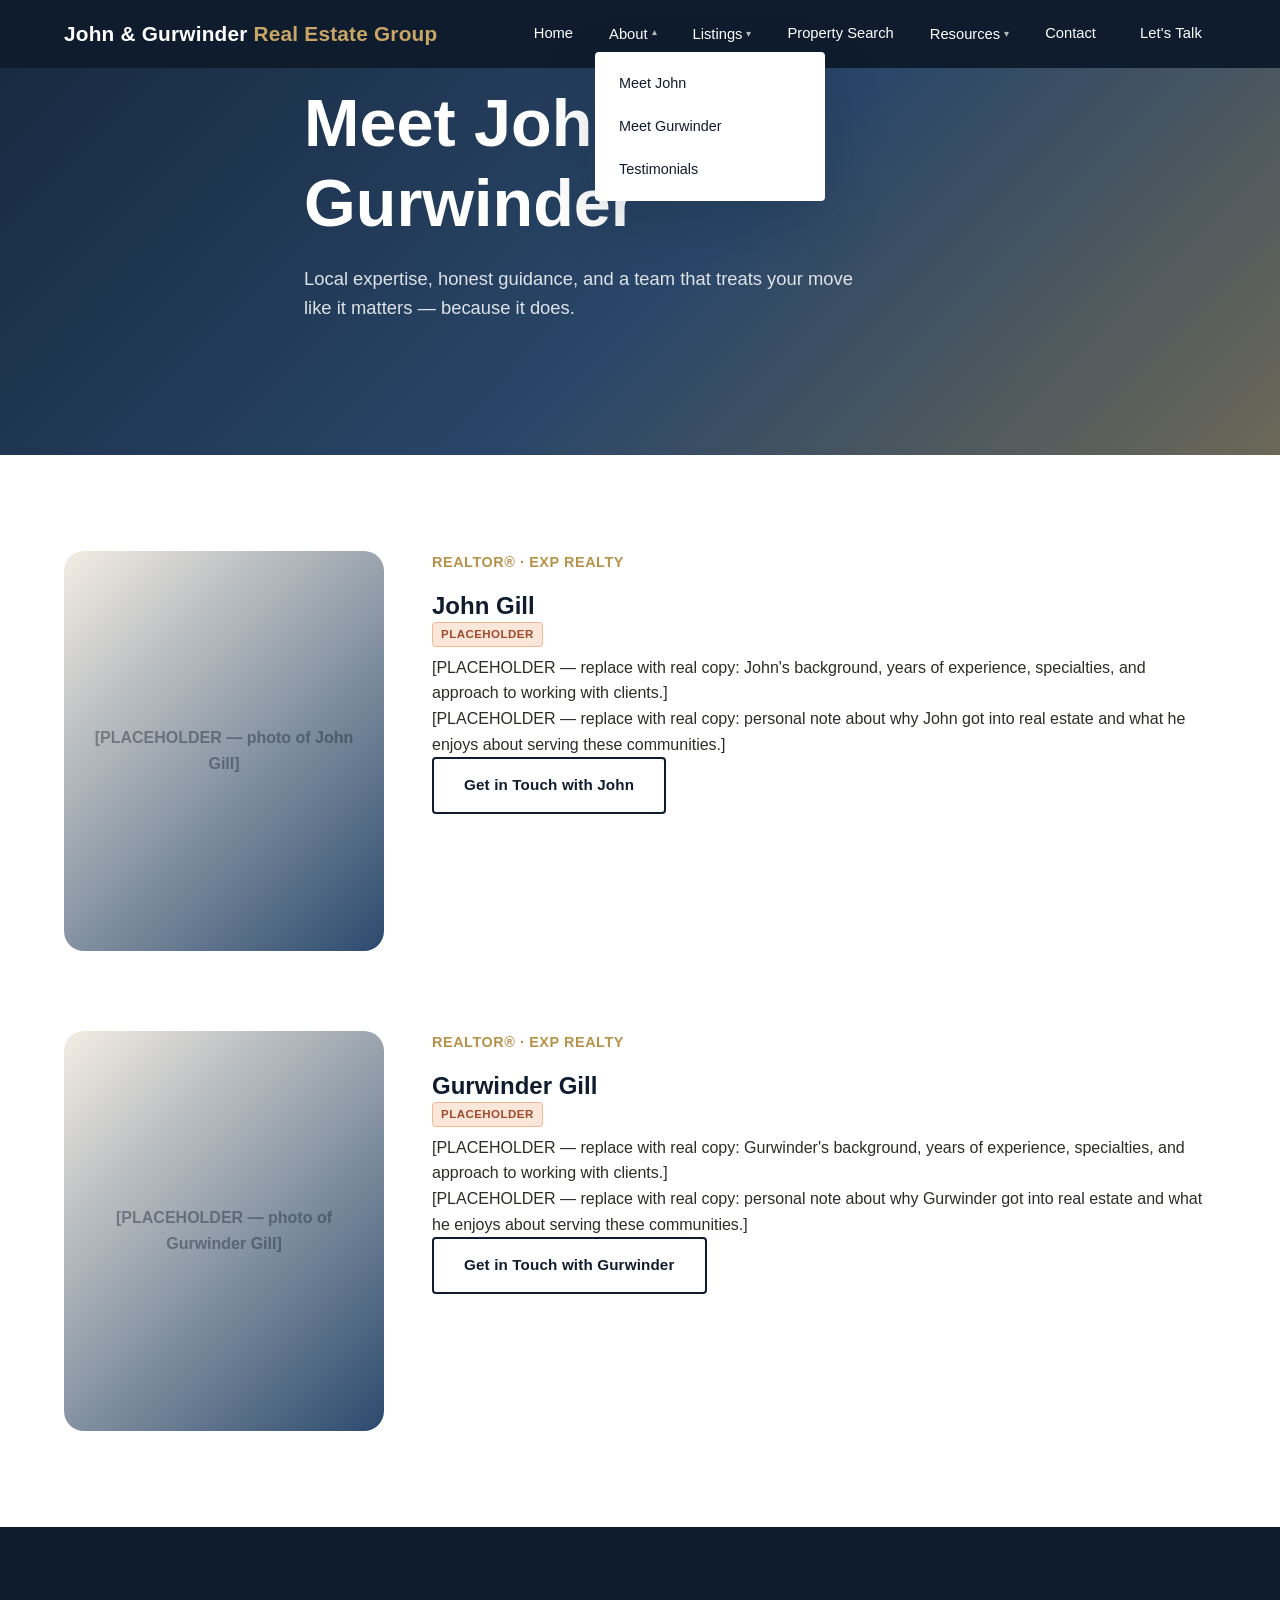
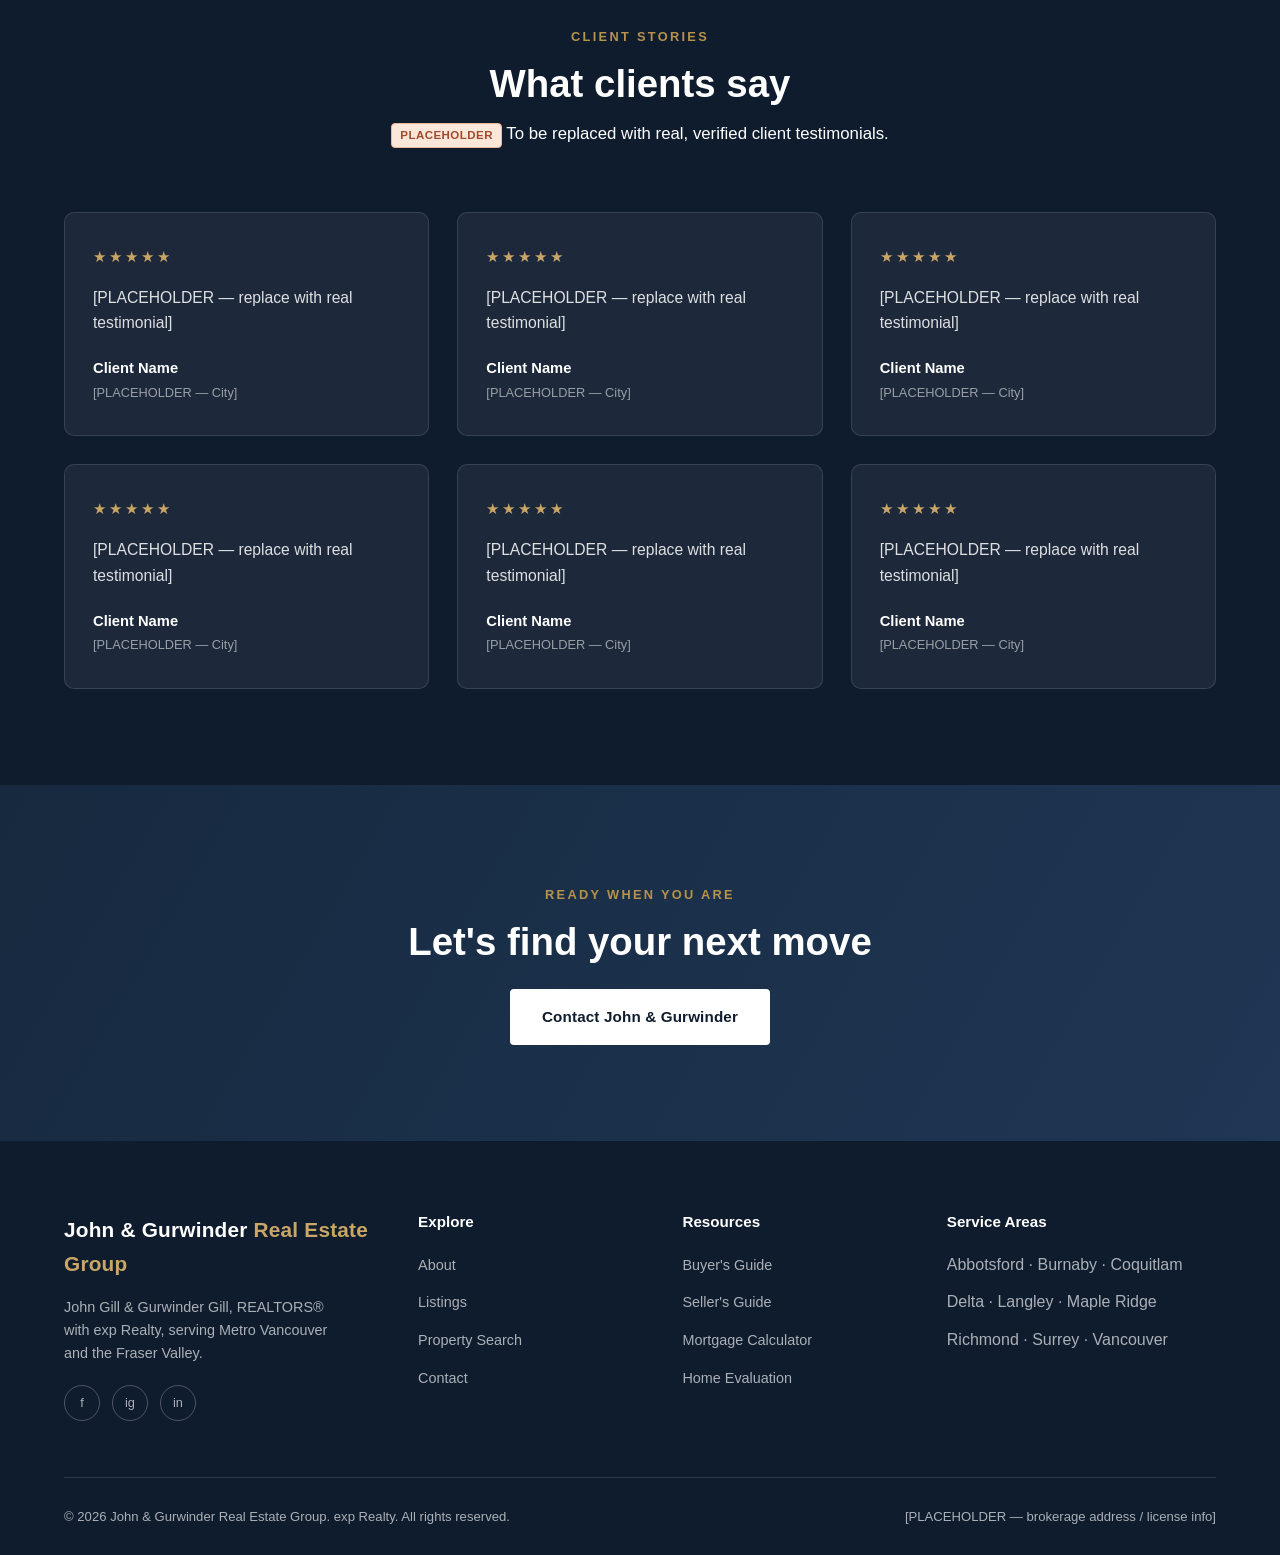
==== about.html @ df8692fe "Initial site build" ====
<!DOCTYPE html>
<html lang="en">
<head>
  <meta charset="UTF-8" />
  <meta name="viewport" content="width=device-width, initial-scale=1.0" />
  <title>About | John &amp; Gurwinder Real Estate Group</title>
  <meta name="description" content="Meet John Gill and Gurwinder Gill, REALTORS® with exp Realty." />
  <link rel="stylesheet" href="css/style.css" />
</head>
<body>

  <header class="site-header solid">
    <div class="container nav-inner">
      <a href="index.html" class="logo">John &amp; Gurwinder <span>Real Estate Group</span></a>
      <button class="nav-toggle" aria-label="Toggle navigation" aria-expanded="false">
        <span></span><span></span><span></span>
      </button>
      <ul class="nav-menu">
        <li><a href="index.html">Home</a></li>
        <li class="has-dropdown open">
          <button aria-haspopup="true">About <span class="caret">&#9662;</span></button>
          <ul class="dropdown">
            <li><a href="about.html#john">Meet John</a></li>
            <li><a href="about.html#gurwinder">Meet Gurwinder</a></li>
            <li><a href="about.html#testimonials">Testimonials</a></li>
          </ul>
        </li>
        <li class="has-dropdown">
          <button aria-haspopup="true">Listings <span class="caret">&#9662;</span></button>
          <ul class="dropdown">
            <li><a href="listings.html#featured">Featured Listings</a></li>
            <li><a href="listings.html#our-listings">Our Listings</a></li>
          </ul>
        </li>
        <li><a href="#" data-idx-search-all>Property Search</a></li>
        <li class="has-dropdown">
          <button aria-haspopup="true">Resources <span class="caret">&#9662;</span></button>
          <ul class="dropdown">
            <li><a href="buyers-guide.html">Buyer's Guide</a></li>
            <li><a href="sellers-guide.html">Seller's Guide</a></li>
            <li><a href="mortgage-calculator.html">Mortgage Calculator</a></li>
            <li><a href="contact.html#home-finder">Home Finder</a></li>
            <li><a href="contact.html#home-evaluation">Home Evaluation</a></li>
          </ul>
        </li>
        <li><a href="contact.html">Contact</a></li>
        <li class="nav-cta"><a href="contact.html" class="btn btn-primary btn-sm">Let's Talk</a></li>
      </ul>
    </div>
  </header>

  <section class="hero page-hero">
    <div class="hero-placeholder-img" role="img" aria-label="[PLACEHOLDER — about page hero photo]"></div>
    <div class="container hero-content">
      <span class="eyebrow">About Us</span>
      <h1>Meet John &amp; Gurwinder</h1>
      <p>Local expertise, honest guidance, and a team that treats your move like it matters — because it does.</p>
    </div>
  </section>

  <section id="john">
    <div class="container">
      <div class="bio-block">
        <div class="bio-photo">[PLACEHOLDER — photo of John Gill]</div>
        <div class="bio-text">
          <span class="role">REALTOR&reg; &middot; exp Realty</span>
          <h2>John Gill</h2>
          <p><span class="placeholder-tag">Placeholder</span></p>
          <p>[PLACEHOLDER — replace with real copy: John's background, years of experience, specialties, and approach to working with clients.]</p>
          <p>[PLACEHOLDER — replace with real copy: personal note about why John got into real estate and what he enjoys about serving these communities.]</p>
          <a href="contact.html" class="btn btn-secondary">Get in Touch with John</a>
        </div>
      </div>

      <div class="bio-block" id="gurwinder">
        <div class="bio-photo">[PLACEHOLDER — photo of Gurwinder Gill]</div>
        <div class="bio-text">
          <span class="role">REALTOR&reg; &middot; exp Realty</span>
          <h2>Gurwinder Gill</h2>
          <p><span class="placeholder-tag">Placeholder</span></p>
          <p>[PLACEHOLDER — replace with real copy: Gurwinder's background, years of experience, specialties, and approach to working with clients.]</p>
          <p>[PLACEHOLDER — replace with real copy: personal note about why Gurwinder got into real estate and what he enjoys about serving these communities.]</p>
          <a href="contact.html" class="btn btn-secondary">Get in Touch with Gurwinder</a>
        </div>
      </div>
    </div>
  </section>

  <section class="testimonial-section" id="testimonials">
    <div class="container">
      <div class="section-heading light">
        <span class="eyebrow">Client Stories</span>
        <h2>What clients say</h2>
        <p><span class="placeholder-tag">Placeholder</span> To be replaced with real, verified client testimonials.</p>
      </div>

      <div class="testimonial-grid">
        <div class="testimonial-card">
          <div class="testimonial-stars">&#9733;&#9733;&#9733;&#9733;&#9733;</div>
          <p class="testimonial-quote">[PLACEHOLDER — replace with real testimonial]</p>
          <div class="testimonial-author">Client Name<span>[PLACEHOLDER — City]</span></div>
        </div>
        <div class="testimonial-card">
          <div class="testimonial-stars">&#9733;&#9733;&#9733;&#9733;&#9733;</div>
          <p class="testimonial-quote">[PLACEHOLDER — replace with real testimonial]</p>
          <div class="testimonial-author">Client Name<span>[PLACEHOLDER — City]</span></div>
        </div>
        <div class="testimonial-card">
          <div class="testimonial-stars">&#9733;&#9733;&#9733;&#9733;&#9733;</div>
          <p class="testimonial-quote">[PLACEHOLDER — replace with real testimonial]</p>
          <div class="testimonial-author">Client Name<span>[PLACEHOLDER — City]</span></div>
        </div>
        <div class="testimonial-card">
          <div class="testimonial-stars">&#9733;&#9733;&#9733;&#9733;&#9733;</div>
          <p class="testimonial-quote">[PLACEHOLDER — replace with real testimonial]</p>
          <div class="testimonial-author">Client Name<span>[PLACEHOLDER — City]</span></div>
        </div>
        <div class="testimonial-card">
          <div class="testimonial-stars">&#9733;&#9733;&#9733;&#9733;&#9733;</div>
          <p class="testimonial-quote">[PLACEHOLDER — replace with real testimonial]</p>
          <div class="testimonial-author">Client Name<span>[PLACEHOLDER — City]</span></div>
        </div>
        <div class="testimonial-card">
          <div class="testimonial-stars">&#9733;&#9733;&#9733;&#9733;&#9733;</div>
          <p class="testimonial-quote">[PLACEHOLDER — replace with real testimonial]</p>
          <div class="testimonial-author">Client Name<span>[PLACEHOLDER — City]</span></div>
        </div>
      </div>
    </div>
  </section>

  <section class="cta-band">
    <div class="container" style="text-align:center;">
      <div class="section-heading light" style="margin-bottom: 24px;">
        <span class="eyebrow">Ready When You Are</span>
        <h2>Let's find your next move</h2>
      </div>
      <a href="contact.html" class="btn btn-light">Contact John &amp; Gurwinder</a>
    </div>
  </section>

  <footer class="site-footer">
    <div class="container">
      <div class="footer-grid">
        <div class="footer-brand">
          <a href="index.html" class="logo">John &amp; Gurwinder <span>Real Estate Group</span></a>
          <p>John Gill &amp; Gurwinder Gill, REALTORS&reg; with exp Realty, serving Metro Vancouver and the Fraser Valley.</p>
          <div class="footer-socials">
            <a href="#" aria-label="Facebook">f</a>
            <a href="#" aria-label="Instagram">ig</a>
            <a href="#" aria-label="LinkedIn">in</a>
          </div>
        </div>
        <div class="footer-col">
          <h4>Explore</h4>
          <ul>
            <li><a href="about.html">About</a></li>
            <li><a href="listings.html">Listings</a></li>
            <li><a href="#" data-idx-search-all>Property Search</a></li>
            <li><a href="contact.html">Contact</a></li>
          </ul>
        </div>
        <div class="footer-col">
          <h4>Resources</h4>
          <ul>
            <li><a href="buyers-guide.html">Buyer's Guide</a></li>
            <li><a href="sellers-guide.html">Seller's Guide</a></li>
            <li><a href="mortgage-calculator.html">Mortgage Calculator</a></li>
            <li><a href="contact.html#home-evaluation">Home Evaluation</a></li>
          </ul>
        </div>
        <div class="footer-col">
          <h4>Service Areas</h4>
          <ul>
            <li>Abbotsford &middot; Burnaby &middot; Coquitlam</li>
            <li>Delta &middot; Langley &middot; Maple Ridge</li>
            <li>Richmond &middot; Surrey &middot; Vancouver</li>
          </ul>
        </div>
      </div>
      <div class="footer-bottom">
        <span>&copy; <span id="current-year"></span> John &amp; Gurwinder Real Estate Group. exp Realty. All rights reserved.</span>
        <span>[PLACEHOLDER — brokerage address / license info]</span>
      </div>
    </div>
  </footer>

  <script src="js/main.js"></script>
</body>
</html>
---- css/style.css ----
/* ==========================================================================
   John & Gurwinder Real Estate Group — Shared Stylesheet
   ========================================================================== */

:root {
  /* Color palette — warm navy + gold, premium/modern */
  --color-navy-900: #0f1c2e;
  --color-navy-800: #16293f;
  --color-navy-700: #1f3654;
  --color-navy-600: #2c4a6e;
  --color-gold-500: #b7924b;
  --color-gold-400: #c9a666;
  --color-gold-300: #ddc48f;
  --color-cream-100: #faf7f2;
  --color-cream-200: #f3ede3;
  --color-neutral-100: #ffffff;
  --color-neutral-200: #f5f5f3;
  --color-neutral-400: #9a9a94;
  --color-neutral-600: #66665f;
  --color-neutral-800: #2c2c28;
  --color-neutral-900: #1a1a17;

  --font-heading: "Poppins", "Segoe UI", -apple-system, BlinkMacSystemFont, sans-serif;
  --font-body: "Inter", "Segoe UI", -apple-system, BlinkMacSystemFont, sans-serif;

  --container-max: 1200px;
  --radius-sm: 4px;
  --radius-md: 10px;
  --radius-lg: 20px;
  --shadow-sm: 0 2px 8px rgba(15, 28, 46, 0.08);
  --shadow-md: 0 8px 30px rgba(15, 28, 46, 0.12);
  --shadow-lg: 0 20px 60px rgba(15, 28, 46, 0.18);
  --transition-base: 0.25s ease;
}

@import url("https://fonts.googleapis.com/css2?family=Poppins:wght@400;500;600;700;800&family=Inter:wght@400;500;600;700&display=swap");

* {
  box-sizing: border-box;
  margin: 0;
  padding: 0;
}

html {
  scroll-behavior: smooth;
}

body {
  font-family: var(--font-body);
  color: var(--color-neutral-800);
  background: var(--color-neutral-100);
  line-height: 1.6;
  overflow-x: hidden;
}

img {
  max-width: 100%;
  display: block;
}

a {
  color: inherit;
  text-decoration: none;
}

ul {
  list-style: none;
}

h1, h2, h3, h4 {
  font-family: var(--font-heading);
  font-weight: 700;
  color: var(--color-navy-900);
  line-height: 1.2;
}

.container {
  width: 100%;
  max-width: var(--container-max);
  margin: 0 auto;
  padding: 0 24px;
}

section {
  padding: 96px 0;
}

.section-heading {
  text-align: center;
  max-width: 680px;
  margin: 0 auto 56px;
}

.section-heading .eyebrow {
  display: inline-block;
  font-family: var(--font-heading);
  font-size: 0.8rem;
  font-weight: 600;
  letter-spacing: 0.18em;
  text-transform: uppercase;
  color: var(--color-gold-500);
  margin-bottom: 14px;
}

.section-heading h2 {
  font-size: clamp(1.8rem, 3vw, 2.6rem);
  margin-bottom: 14px;
}

.section-heading p {
  color: var(--color-neutral-600);
  font-size: 1.05rem;
}

.section-heading.light h2,
.section-heading.light p {
  color: var(--color-neutral-100);
}

/* Placeholder marker */
.placeholder-tag {
  display: inline-block;
  font-size: 0.72rem;
  font-weight: 700;
  letter-spacing: 0.04em;
  text-transform: uppercase;
  color: #a04a2c;
  background: #fbe6da;
  border: 1px solid #eeb896;
  border-radius: 4px;
  padding: 2px 8px;
  margin-bottom: 8px;
}

/* ==========================================================================
   Buttons
   ========================================================================== */

.btn {
  display: inline-flex;
  align-items: center;
  justify-content: center;
  gap: 8px;
  font-family: var(--font-heading);
  font-weight: 600;
  font-size: 0.95rem;
  letter-spacing: 0.01em;
  padding: 14px 30px;
  border-radius: var(--radius-sm);
  border: 2px solid transparent;
  cursor: pointer;
  transition: all var(--transition-base);
  white-space: nowrap;
}

.btn-primary {
  background: var(--color-gold-500);
  color: var(--color-neutral-100);
  border-color: var(--color-gold-500);
}

.btn-primary:hover {
  background: var(--color-gold-400);
  border-color: var(--color-gold-400);
  transform: translateY(-2px);
  box-shadow: var(--shadow-md);
}

.btn-secondary {
  background: transparent;
  color: var(--color-navy-900);
  border-color: var(--color-navy-900);
}

.btn-secondary:hover {
  background: var(--color-navy-900);
  color: var(--color-neutral-100);
  transform: translateY(-2px);
}

.btn-light {
  background: var(--color-neutral-100);
  color: var(--color-navy-900);
  border-color: var(--color-neutral-100);
}

.btn-light:hover {
  background: transparent;
  color: var(--color-neutral-100);
  transform: translateY(-2px);
}

.btn-outline-light {
  background: transparent;
  color: var(--color-neutral-100);
  border-color: rgba(255, 255, 255, 0.6);
}

.btn-outline-light:hover {
  background: var(--color-neutral-100);
  color: var(--color-navy-900);
}

.btn-block {
  width: 100%;
}

.btn-sm {
  padding: 10px 20px;
  font-size: 0.85rem;
}

/* ==========================================================================
   Navigation
   ========================================================================== */

.site-header {
  position: fixed;
  top: 0;
  left: 0;
  width: 100%;
  z-index: 1000;
  background: transparent;
  transition: background var(--transition-base), box-shadow var(--transition-base), padding var(--transition-base);
  padding: 22px 0;
}

.site-header.is-scrolled {
  background: rgba(15, 28, 46, 0.96);
  box-shadow: var(--shadow-sm);
  padding: 12px 0;
  backdrop-filter: blur(8px);
}

/* Pages without a dark hero need a solid header from the start */
.site-header.solid {
  background: var(--color-navy-900);
  padding: 12px 0;
}

.nav-inner {
  display: flex;
  align-items: center;
  justify-content: space-between;
  gap: 24px;
}

.logo {
  font-family: var(--font-heading);
  font-weight: 700;
  font-size: 1.3rem;
  color: var(--color-neutral-100);
  letter-spacing: 0.01em;
}

.logo span {
  color: var(--color-gold-400);
}

.nav-menu {
  display: flex;
  align-items: center;
  gap: 8px;
}

.nav-menu > li {
  position: relative;
}

.nav-menu > li > a,
.nav-menu > li > button {
  display: flex;
  align-items: center;
  gap: 4px;
  font-family: var(--font-heading);
  font-weight: 500;
  font-size: 0.92rem;
  color: var(--color-neutral-100);
  padding: 10px 14px;
  background: none;
  border: none;
  cursor: pointer;
}

.nav-menu .caret {
  font-size: 0.6rem;
  opacity: 0.7;
  transition: transform var(--transition-base);
}

.has-dropdown:hover .caret,
.has-dropdown.open .caret {
  transform: rotate(180deg);
}

.dropdown {
  position: absolute;
  top: 100%;
  left: 0;
  min-width: 230px;
  background: var(--color-neutral-100);
  border-radius: var(--radius-sm);
  box-shadow: var(--shadow-lg);
  padding: 10px;
  opacity: 0;
  visibility: hidden;
  transform: translateY(6px);
  transition: all var(--transition-base);
}

.has-dropdown:hover .dropdown,
.has-dropdown.open .dropdown {
  opacity: 1;
  visibility: visible;
  transform: translateY(0);
}

.dropdown li a {
  display: block;
  padding: 10px 14px;
  border-radius: var(--radius-sm);
  color: var(--color-navy-900);
  font-size: 0.9rem;
  font-weight: 500;
}

.dropdown li a:hover {
  background: var(--color-cream-200);
  color: var(--color-gold-500);
}

.nav-cta {
  margin-left: 8px;
}

.nav-toggle {
  display: none;
  flex-direction: column;
  gap: 5px;
  background: none;
  border: none;
  cursor: pointer;
  padding: 6px;
  z-index: 1100;
}

.nav-toggle span {
  width: 26px;
  height: 2px;
  background: var(--color-neutral-100);
  transition: all var(--transition-base);
}

/* ==========================================================================
   Hero
   ========================================================================== */

.hero {
  position: relative;
  min-height: 92vh;
  display: flex;
  align-items: center;
  color: var(--color-neutral-100);
  background: linear-gradient(180deg, rgba(15, 28, 46, 0.55) 0%, rgba(15, 28, 46, 0.75) 100%),
    var(--color-navy-800);
  overflow: hidden;
}

.hero-placeholder-img {
  position: absolute;
  inset: 0;
  background: linear-gradient(135deg, var(--color-navy-800) 0%, var(--color-navy-600) 55%, var(--color-gold-500) 140%);
  opacity: 0.9;
}

.hero-content {
  position: relative;
  z-index: 2;
  max-width: 720px;
  padding-top: 60px;
}

.hero .eyebrow {
  display: inline-block;
  font-family: var(--font-heading);
  font-size: 0.82rem;
  font-weight: 600;
  letter-spacing: 0.2em;
  text-transform: uppercase;
  color: var(--color-gold-300);
  margin-bottom: 20px;
}

.hero h1 {
  color: var(--color-neutral-100);
  font-size: clamp(2.4rem, 5.2vw, 4.2rem);
  margin-bottom: 20px;
}

.hero p {
  font-size: 1.15rem;
  color: rgba(255, 255, 255, 0.85);
  max-width: 560px;
  margin-bottom: 36px;
}

.hero-actions {
  display: flex;
  flex-wrap: wrap;
  gap: 16px;
}

.hero-cities {
  margin-top: 56px;
  font-size: 0.85rem;
  color: rgba(255, 255, 255, 0.6);
  letter-spacing: 0.03em;
}

/* Page (interior) hero — shorter, used on non-home pages */
.page-hero {
  min-height: 46vh;
  padding-top: 40px;
}

.page-hero .hero-content {
  padding-top: 0;
}

/* ==========================================================================
   Team section
   ========================================================================== */

.team-grid {
  display: grid;
  grid-template-columns: repeat(2, 1fr);
  gap: 40px;
  max-width: 900px;
  margin: 0 auto;
}

.team-card {
  background: var(--color-neutral-100);
  border-radius: var(--radius-lg);
  overflow: hidden;
  box-shadow: var(--shadow-md);
  transition: transform var(--transition-base);
}

.team-card:hover {
  transform: translateY(-6px);
}

.team-photo {
  aspect-ratio: 4 / 5;
  background: linear-gradient(135deg, var(--color-cream-200), var(--color-navy-600));
  display: flex;
  align-items: center;
  justify-content: center;
  color: rgba(15, 28, 46, 0.4);
  font-family: var(--font-heading);
  font-weight: 600;
  font-size: 0.95rem;
  text-align: center;
  padding: 20px;
}

.team-info {
  padding: 28px 26px 32px;
  text-align: center;
}

.team-info h3 {
  font-size: 1.4rem;
  margin-bottom: 4px;
}

.team-info .role {
  color: var(--color-gold-500);
  font-weight: 600;
  font-size: 0.88rem;
  letter-spacing: 0.04em;
  text-transform: uppercase;
  margin-bottom: 16px;
}

.team-info p.bio {
  color: var(--color-neutral-600);
  font-size: 0.95rem;
  margin-bottom: 18px;
}

.team-socials {
  display: flex;
  justify-content: center;
  gap: 12px;
}

.team-socials a {
  width: 38px;
  height: 38px;
  border-radius: 50%;
  border: 1px solid var(--color-neutral-400);
  display: flex;
  align-items: center;
  justify-content: center;
  font-size: 0.85rem;
  color: var(--color-navy-900);
  transition: all var(--transition-base);
}

.team-socials a:hover {
  background: var(--color-navy-900);
  color: var(--color-neutral-100);
  border-color: var(--color-navy-900);
}

/* ==========================================================================
   Neighborhoods / city grid
   ========================================================================== */

.city-grid {
  display: grid;
  grid-template-columns: repeat(4, 1fr);
  gap: 20px;
}

.city-tile {
  position: relative;
  aspect-ratio: 1 / 1;
  border-radius: var(--radius-md);
  overflow: hidden;
  background: linear-gradient(160deg, var(--color-navy-700), var(--color-navy-900));
  display: flex;
  align-items: flex-end;
  padding: 20px;
  color: var(--color-neutral-100);
  font-family: var(--font-heading);
  font-weight: 600;
  font-size: 1.05rem;
  transition: transform var(--transition-base), box-shadow var(--transition-base);
}

.city-tile::before {
  content: "";
  position: absolute;
  inset: 0;
  background: linear-gradient(180deg, rgba(15, 28, 46, 0) 40%, rgba(15, 28, 46, 0.85) 100%);
}

.city-tile::after {
  content: "\2192";
  position: absolute;
  top: 18px;
  right: 18px;
  width: 34px;
  height: 34px;
  border-radius: 50%;
  background: rgba(255, 255, 255, 0.15);
  display: flex;
  align-items: center;
  justify-content: center;
  font-size: 1rem;
  opacity: 0;
  transform: translate(-6px, 6px);
  transition: all var(--transition-base);
}

.city-tile span {
  position: relative;
  z-index: 1;
}

.city-tile:hover {
  transform: translateY(-4px);
  box-shadow: var(--shadow-lg);
}

.city-tile:hover::after {
  opacity: 1;
  transform: translate(0, 0);
}

/* ==========================================================================
   Listings grid
   ========================================================================== */

.listings-grid {
  display: grid;
  grid-template-columns: repeat(3, 1fr);
  gap: 32px;
}

.listing-card {
  background: var(--color-neutral-100);
  border-radius: var(--radius-md);
  overflow: hidden;
  box-shadow: var(--shadow-sm);
  transition: all var(--transition-base);
  border: 1px solid var(--color-neutral-200);
}

.listing-card:hover {
  box-shadow: var(--shadow-md);
  transform: translateY(-4px);
}

.listing-photo {
  aspect-ratio: 4 / 3;
  background: linear-gradient(135deg, var(--color-cream-200), var(--color-neutral-400));
  display: flex;
  align-items: center;
  justify-content: center;
  color: rgba(15, 28, 46, 0.45);
  font-size: 0.85rem;
  font-family: var(--font-heading);
  font-weight: 600;
  position: relative;
}

.listing-status {
  position: absolute;
  top: 14px;
  left: 14px;
  background: var(--color-gold-500);
  color: var(--color-neutral-100);
  font-size: 0.7rem;
  font-weight: 700;
  letter-spacing: 0.04em;
  text-transform: uppercase;
  padding: 5px 12px;
  border-radius: 20px;
}

.listing-body {
  padding: 22px 24px 26px;
}

.listing-price {
  font-family: var(--font-heading);
  font-size: 1.4rem;
  font-weight: 700;
  color: var(--color-navy-900);
  margin-bottom: 6px;
}

.listing-address {
  color: var(--color-neutral-600);
  font-size: 0.92rem;
  margin-bottom: 14px;
}

.listing-meta {
  display: flex;
  gap: 16px;
  font-size: 0.85rem;
  color: var(--color-neutral-600);
  margin-bottom: 20px;
  padding-bottom: 20px;
  border-bottom: 1px solid var(--color-neutral-200);
}

.listing-meta strong {
  color: var(--color-navy-900);
}

/* ==========================================================================
   Testimonials
   ========================================================================== */

.testimonial-section {
  background: var(--color-navy-900);
  color: var(--color-neutral-100);
}

.testimonial-grid {
  display: grid;
  grid-template-columns: repeat(3, 1fr);
  gap: 28px;
}

.testimonial-card {
  background: rgba(255, 255, 255, 0.06);
  border: 1px solid rgba(255, 255, 255, 0.12);
  border-radius: var(--radius-md);
  padding: 32px 28px;
}

.testimonial-stars {
  color: var(--color-gold-400);
  letter-spacing: 3px;
  margin-bottom: 16px;
  font-size: 0.95rem;
}

.testimonial-quote {
  font-size: 0.98rem;
  color: rgba(255, 255, 255, 0.85);
  margin-bottom: 22px;
}

.testimonial-author {
  font-family: var(--font-heading);
  font-weight: 600;
  font-size: 0.92rem;
}

.testimonial-author span {
  display: block;
  font-weight: 400;
  font-size: 0.8rem;
  color: rgba(255, 255, 255, 0.55);
  margin-top: 2px;
}

/* ==========================================================================
   CTA band
   ========================================================================== */

.cta-band {
  background: linear-gradient(120deg, var(--color-navy-800), var(--color-navy-700));
  color: var(--color-neutral-100);
}

.cta-grid {
  display: grid;
  grid-template-columns: repeat(3, 1fr);
  gap: 28px;
}

.cta-card {
  background: rgba(255, 255, 255, 0.05);
  border: 1px solid rgba(255, 255, 255, 0.12);
  border-radius: var(--radius-md);
  padding: 36px 30px;
  text-align: center;
}

.cta-card h3 {
  color: var(--color-neutral-100);
  font-size: 1.25rem;
  margin-bottom: 12px;
}

.cta-card p {
  color: rgba(255, 255, 255, 0.72);
  font-size: 0.92rem;
  margin-bottom: 22px;
}

/* ==========================================================================
   Newsletter
   ========================================================================== */

.newsletter {
  background: var(--color-cream-200);
}

.newsletter-inner {
  display: flex;
  align-items: center;
  justify-content: space-between;
  gap: 40px;
  flex-wrap: wrap;
}

.newsletter-text h2 {
  font-size: 1.6rem;
  margin-bottom: 8px;
}

.newsletter-text p {
  color: var(--color-neutral-600);
}

.newsletter-form {
  display: flex;
  gap: 12px;
  flex-wrap: wrap;
}

.form-input {
  font-family: var(--font-body);
  font-size: 0.95rem;
  padding: 14px 18px;
  border: 1px solid var(--color-neutral-400);
  border-radius: var(--radius-sm);
  min-width: 260px;
  background: var(--color-neutral-100);
}

.form-input:focus {
  outline: 2px solid var(--color-gold-500);
  outline-offset: 1px;
}

/* ==========================================================================
   Generic content pages (about, guides, contact)
   ========================================================================== */

.content-block {
  max-width: 820px;
  margin: 0 auto;
}

.content-block h2 {
  font-size: 1.8rem;
  margin: 40px 0 16px;
}

.content-block h2:first-child {
  margin-top: 0;
}

.content-block p {
  color: var(--color-neutral-600);
  margin-bottom: 16px;
}

.content-block ul {
  margin: 0 0 20px 0;
}

.content-block ul li {
  position: relative;
  padding-left: 26px;
  margin-bottom: 10px;
  color: var(--color-neutral-600);
}

.content-block ul li::before {
  content: "\2713";
  position: absolute;
  left: 0;
  color: var(--color-gold-500);
  font-weight: 700;
}

.bio-block {
  display: grid;
  grid-template-columns: 320px 1fr;
  gap: 48px;
  align-items: start;
  margin-bottom: 80px;
}

.bio-block:last-child {
  margin-bottom: 0;
}

.bio-photo {
  aspect-ratio: 4 / 5;
  border-radius: var(--radius-lg);
  background: linear-gradient(135deg, var(--color-cream-200), var(--color-navy-600));
  display: flex;
  align-items: center;
  justify-content: center;
  color: rgba(15, 28, 46, 0.4);
  font-family: var(--font-heading);
  font-weight: 600;
  text-align: center;
  padding: 20px;
}

.bio-text h2 {
  margin-top: 0;
}

.bio-text .role {
  color: var(--color-gold-500);
  font-weight: 600;
  font-size: 0.9rem;
  letter-spacing: 0.04em;
  text-transform: uppercase;
  margin-bottom: 18px;
  display: block;
}

/* Form styling (lead-capture forms) */
.form-card {
  background: var(--color-neutral-200);
  border-radius: var(--radius-md);
  padding: 40px;
}

.form-row {
  display: grid;
  grid-template-columns: 1fr 1fr;
  gap: 18px;
  margin-bottom: 18px;
}

.form-group {
  display: flex;
  flex-direction: column;
  gap: 6px;
}

.form-group.full {
  grid-column: 1 / -1;
}

.form-group label {
  font-family: var(--font-heading);
  font-size: 0.85rem;
  font-weight: 600;
  color: var(--color-navy-900);
}

.form-group input,
.form-group select,
.form-group textarea {
  font-family: var(--font-body);
  font-size: 0.95rem;
  padding: 12px 14px;
  border: 1px solid var(--color-neutral-400);
  border-radius: var(--radius-sm);
  background: var(--color-neutral-100);
  width: 100%;
}

.form-group textarea {
  resize: vertical;
  min-height: 120px;
}

.form-group input:focus,
.form-group select:focus,
.form-group textarea:focus {
  outline: 2px solid var(--color-gold-500);
  outline-offset: 1px;
}

.form-note {
  font-size: 0.8rem;
  color: var(--color-neutral-600);
  margin-top: 16px;
}

/* IDX callout box */
.idx-callout {
  background: var(--color-navy-900);
  color: var(--color-neutral-100);
  border-radius: var(--radius-lg);
  padding: 48px;
  text-align: center;
}

.idx-callout h3 {
  color: var(--color-neutral-100);
  font-size: 1.5rem;
  margin-bottom: 12px;
}

.idx-callout p {
  color: rgba(255, 255, 255, 0.75);
  max-width: 560px;
  margin: 0 auto 28px;
}

.idx-callout .btn-row {
  display: flex;
  gap: 16px;
  justify-content: center;
  flex-wrap: wrap;
}

/* Mortgage calculator */
.calc-wrap {
  display: grid;
  grid-template-columns: 1fr 1fr;
  gap: 48px;
  align-items: start;
}

.calc-results {
  background: var(--color-navy-900);
  color: var(--color-neutral-100);
  border-radius: var(--radius-lg);
  padding: 40px;
  position: sticky;
  top: 120px;
}

.calc-results h3 {
  color: var(--color-neutral-100);
  font-size: 1.1rem;
  margin-bottom: 24px;
}

.calc-result-figure {
  font-family: var(--font-heading);
  font-size: 2.6rem;
  font-weight: 700;
  color: var(--color-gold-400);
  margin-bottom: 4px;
}

.calc-result-label {
  font-size: 0.85rem;
  color: rgba(255, 255, 255, 0.6);
  margin-bottom: 28px;
}

.calc-breakdown {
  display: flex;
  justify-content: space-between;
  padding: 12px 0;
  border-bottom: 1px solid rgba(255, 255, 255, 0.12);
  font-size: 0.9rem;
}

.calc-breakdown:last-child {
  border-bottom: none;
}

/* ==========================================================================
   Footer
   ========================================================================== */

.site-footer {
  background: var(--color-navy-900);
  color: rgba(255, 255, 255, 0.65);
  padding: 72px 0 28px;
}

.footer-grid {
  display: grid;
  grid-template-columns: 1.4fr 1fr 1fr 1.2fr;
  gap: 40px;
  margin-bottom: 56px;
}

.footer-brand .logo {
  margin-bottom: 16px;
  display: inline-block;
}

.footer-brand p {
  font-size: 0.9rem;
  max-width: 280px;
  margin-bottom: 20px;
}

.footer-socials {
  display: flex;
  gap: 12px;
}

.footer-socials a {
  width: 36px;
  height: 36px;
  border-radius: 50%;
  border: 1px solid rgba(255, 255, 255, 0.25);
  display: flex;
  align-items: center;
  justify-content: center;
  font-size: 0.8rem;
  transition: all var(--transition-base);
}

.footer-socials a:hover {
  background: var(--color-gold-500);
  border-color: var(--color-gold-500);
  color: var(--color-navy-900);
}

.footer-col h4 {
  color: var(--color-neutral-100);
  font-size: 0.95rem;
  margin-bottom: 20px;
}

.footer-col ul li {
  margin-bottom: 12px;
}

.footer-col ul li a {
  font-size: 0.9rem;
  transition: color var(--transition-base);
}

.footer-col ul li a:hover {
  color: var(--color-gold-400);
}

.footer-bottom {
  display: flex;
  justify-content: space-between;
  align-items: center;
  flex-wrap: wrap;
  gap: 12px;
  padding-top: 28px;
  border-top: 1px solid rgba(255, 255, 255, 0.12);
  font-size: 0.82rem;
}

/* ==========================================================================
   Responsive
   ========================================================================== */

@media (max-width: 1024px) {
  .team-grid,
  .listings-grid,
  .testimonial-grid,
  .cta-grid {
    grid-template-columns: repeat(2, 1fr);
  }

  .city-grid {
    grid-template-columns: repeat(3, 1fr);
  }

  .footer-grid {
    grid-template-columns: 1fr 1fr;
  }

  .calc-wrap {
    grid-template-columns: 1fr;
  }

  .calc-results {
    position: static;
  }

  .bio-block {
    grid-template-columns: 240px 1fr;
    gap: 32px;
  }
}

@media (max-width: 860px) {
  .nav-menu {
    position: fixed;
    inset: 0 0 0 auto;
    width: min(340px, 85vw);
    height: 100vh;
    background: var(--color-navy-900);
    flex-direction: column;
    align-items: flex-start;
    padding: 100px 28px 40px;
    gap: 4px;
    transform: translateX(100%);
    transition: transform var(--transition-base);
    overflow-y: auto;
  }

  .nav-menu.open {
    transform: translateX(0);
  }

  .nav-menu > li {
    width: 100%;
  }

  .nav-menu > li > a,
  .nav-menu > li > button {
    width: 100%;
    padding: 14px 4px;
    border-bottom: 1px solid rgba(255, 255, 255, 0.08);
  }

  .dropdown {
    position: static;
    opacity: 1;
    visibility: visible;
    transform: none;
    box-shadow: none;
    background: rgba(255, 255, 255, 0.04);
    display: none;
  }

  .has-dropdown.open .dropdown {
    display: block;
  }

  .dropdown li a {
    color: var(--color-neutral-100);
  }

  .dropdown li a:hover {
    background: rgba(255, 255, 255, 0.08);
    color: var(--color-gold-400);
  }

  .nav-cta {
    margin: 20px 0 0;
  }

  .nav-toggle {
    display: flex;
  }

  body.nav-open {
    overflow: hidden;
  }

  section {
    padding: 64px 0;
  }

  .team-grid,
  .listings-grid,
  .testimonial-grid,
  .cta-grid {
    grid-template-columns: 1fr;
  }

  .city-grid {
    grid-template-columns: repeat(2, 1fr);
  }

  .footer-grid {
    grid-template-columns: 1fr;
    gap: 32px;
  }

  .bio-block {
    grid-template-columns: 1fr;
  }

  .bio-photo {
    max-width: 280px;
  }

  .newsletter-inner {
    flex-direction: column;
    align-items: flex-start;
  }

  .form-row {
    grid-template-columns: 1fr;
  }

  .footer-bottom {
    flex-direction: column;
    text-align: center;
  }
}

@media (max-width: 480px) {
  .city-grid {
    grid-template-columns: 1fr 1fr;
  }

  .hero-actions {
    flex-direction: column;
    align-items: stretch;
  }

  .form-input {
    min-width: 100%;
  }
}
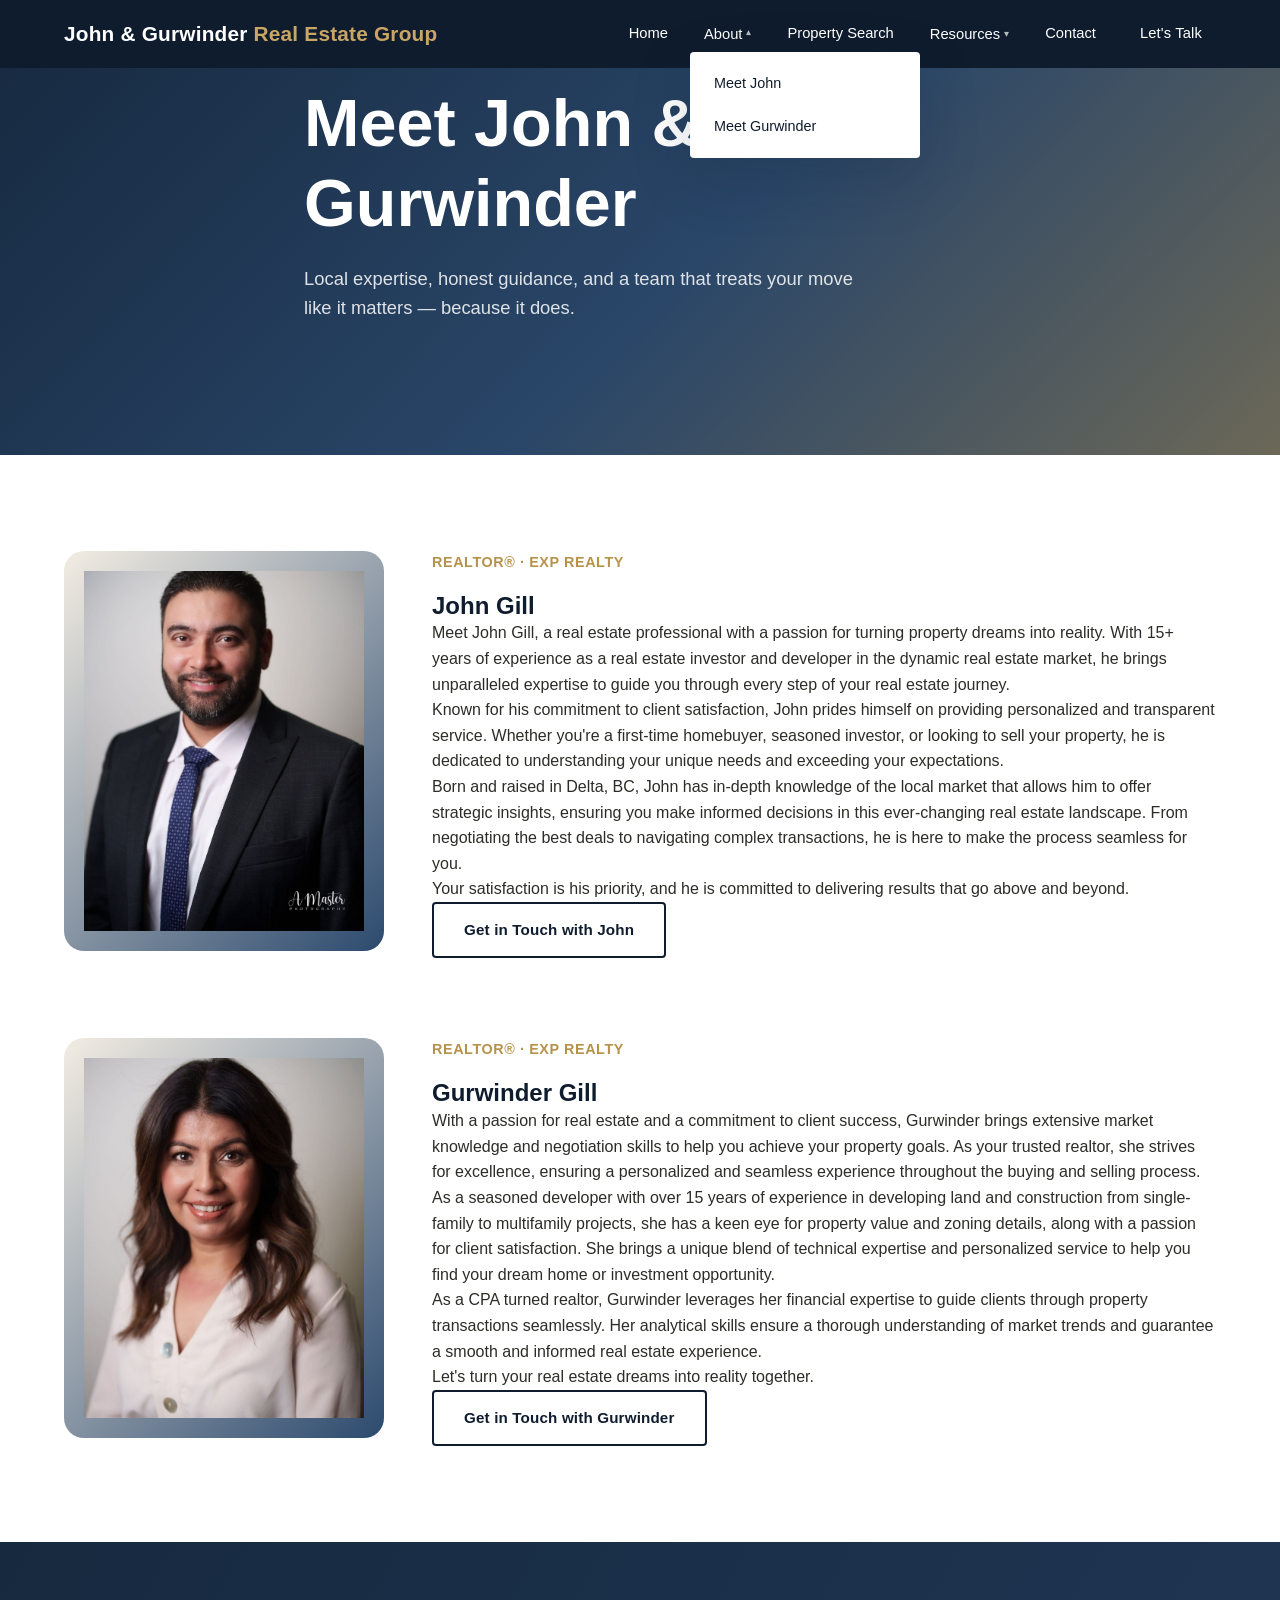
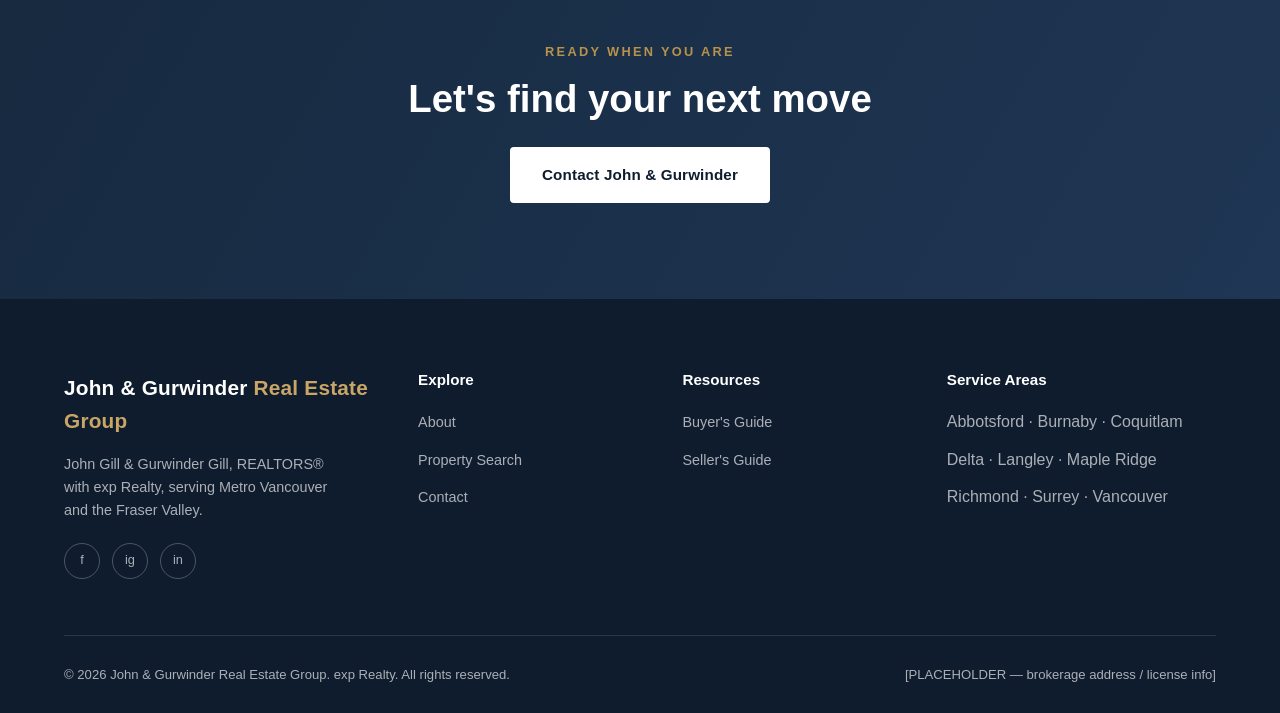
==== commit 48f18194: "Trim resource pages, drop listings/testimonials, add real bios and headshots Removes the mortgage ca" ====
--- a/about.html
+++ b/about.html
@@ -22,14 +22,6 @@
           <ul class="dropdown">
             <li><a href="about.html#john">Meet John</a></li>
             <li><a href="about.html#gurwinder">Meet Gurwinder</a></li>
-            <li><a href="about.html#testimonials">Testimonials</a></li>
-          </ul>
-        </li>
-        <li class="has-dropdown">
-          <button aria-haspopup="true">Listings <span class="caret">&#9662;</span></button>
-          <ul class="dropdown">
-            <li><a href="listings.html#featured">Featured Listings</a></li>
-            <li><a href="listings.html#our-listings">Our Listings</a></li>
           </ul>
         </li>
         <li><a href="#" data-idx-search-all>Property Search</a></li>
@@ -38,9 +30,6 @@
           <ul class="dropdown">
             <li><a href="buyers-guide.html">Buyer's Guide</a></li>
             <li><a href="sellers-guide.html">Seller's Guide</a></li>
-            <li><a href="mortgage-calculator.html">Mortgage Calculator</a></li>
-            <li><a href="contact.html#home-finder">Home Finder</a></li>
-            <li><a href="contact.html#home-evaluation">Home Evaluation</a></li>
           </ul>
         </li>
         <li><a href="contact.html">Contact</a></li>
@@ -61,69 +50,28 @@
   <section id="john">
     <div class="container">
       <div class="bio-block">
-        <div class="bio-photo">[PLACEHOLDER — photo of John Gill]</div>
+        <div class="bio-photo"><img src="images/john-gill.jpg" alt="John Gill" /></div>
         <div class="bio-text">
           <span class="role">REALTOR&reg; &middot; exp Realty</span>
           <h2>John Gill</h2>
-          <p><span class="placeholder-tag">Placeholder</span></p>
-          <p>[PLACEHOLDER — replace with real copy: John's background, years of experience, specialties, and approach to working with clients.]</p>
-          <p>[PLACEHOLDER — replace with real copy: personal note about why John got into real estate and what he enjoys about serving these communities.]</p>
+          <p>Meet John Gill, a real estate professional with a passion for turning property dreams into reality. With 15+ years of experience as a real estate investor and developer in the dynamic real estate market, he brings unparalleled expertise to guide you through every step of your real estate journey.</p>
+          <p>Known for his commitment to client satisfaction, John prides himself on providing personalized and transparent service. Whether you're a first-time homebuyer, seasoned investor, or looking to sell your property, he is dedicated to understanding your unique needs and exceeding your expectations.</p>
+          <p>Born and raised in Delta, BC, John has in-depth knowledge of the local market that allows him to offer strategic insights, ensuring you make informed decisions in this ever-changing real estate landscape. From negotiating the best deals to navigating complex transactions, he is here to make the process seamless for you.</p>
+          <p>Your satisfaction is his priority, and he is committed to delivering results that go above and beyond.</p>
           <a href="contact.html" class="btn btn-secondary">Get in Touch with John</a>
         </div>
       </div>
 
       <div class="bio-block" id="gurwinder">
-        <div class="bio-photo">[PLACEHOLDER — photo of Gurwinder Gill]</div>
+        <div class="bio-photo"><img src="images/gurwinder-gill.jpg" alt="Gurwinder Gill" /></div>
         <div class="bio-text">
           <span class="role">REALTOR&reg; &middot; exp Realty</span>
           <h2>Gurwinder Gill</h2>
-          <p><span class="placeholder-tag">Placeholder</span></p>
-          <p>[PLACEHOLDER — replace with real copy: Gurwinder's background, years of experience, specialties, and approach to working with clients.]</p>
-          <p>[PLACEHOLDER — replace with real copy: personal note about why Gurwinder got into real estate and what he enjoys about serving these communities.]</p>
+          <p>With a passion for real estate and a commitment to client success, Gurwinder brings extensive market knowledge and negotiation skills to help you achieve your property goals. As your trusted realtor, she strives for excellence, ensuring a personalized and seamless experience throughout the buying and selling process.</p>
+          <p>As a seasoned developer with over 15 years of experience in developing land and construction from single-family to multifamily projects, she has a keen eye for property value and zoning details, along with a passion for client satisfaction. She brings a unique blend of technical expertise and personalized service to help you find your dream home or investment opportunity.</p>
+          <p>As a CPA turned realtor, Gurwinder leverages her financial expertise to guide clients through property transactions seamlessly. Her analytical skills ensure a thorough understanding of market trends and guarantee a smooth and informed real estate experience.</p>
+          <p>Let's turn your real estate dreams into reality together.</p>
           <a href="contact.html" class="btn btn-secondary">Get in Touch with Gurwinder</a>
-        </div>
-      </div>
-    </div>
-  </section>
-
-  <section class="testimonial-section" id="testimonials">
-    <div class="container">
-      <div class="section-heading light">
-        <span class="eyebrow">Client Stories</span>
-        <h2>What clients say</h2>
-        <p><span class="placeholder-tag">Placeholder</span> To be replaced with real, verified client testimonials.</p>
-      </div>
-
-      <div class="testimonial-grid">
-        <div class="testimonial-card">
-          <div class="testimonial-stars">&#9733;&#9733;&#9733;&#9733;&#9733;</div>
-          <p class="testimonial-quote">[PLACEHOLDER — replace with real testimonial]</p>
-          <div class="testimonial-author">Client Name<span>[PLACEHOLDER — City]</span></div>
-        </div>
-        <div class="testimonial-card">
-          <div class="testimonial-stars">&#9733;&#9733;&#9733;&#9733;&#9733;</div>
-          <p class="testimonial-quote">[PLACEHOLDER — replace with real testimonial]</p>
-          <div class="testimonial-author">Client Name<span>[PLACEHOLDER — City]</span></div>
-        </div>
-        <div class="testimonial-card">
-          <div class="testimonial-stars">&#9733;&#9733;&#9733;&#9733;&#9733;</div>
-          <p class="testimonial-quote">[PLACEHOLDER — replace with real testimonial]</p>
-          <div class="testimonial-author">Client Name<span>[PLACEHOLDER — City]</span></div>
-        </div>
-        <div class="testimonial-card">
-          <div class="testimonial-stars">&#9733;&#9733;&#9733;&#9733;&#9733;</div>
-          <p class="testimonial-quote">[PLACEHOLDER — replace with real testimonial]</p>
-          <div class="testimonial-author">Client Name<span>[PLACEHOLDER — City]</span></div>
-        </div>
-        <div class="testimonial-card">
-          <div class="testimonial-stars">&#9733;&#9733;&#9733;&#9733;&#9733;</div>
-          <p class="testimonial-quote">[PLACEHOLDER — replace with real testimonial]</p>
-          <div class="testimonial-author">Client Name<span>[PLACEHOLDER — City]</span></div>
-        </div>
-        <div class="testimonial-card">
-          <div class="testimonial-stars">&#9733;&#9733;&#9733;&#9733;&#9733;</div>
-          <p class="testimonial-quote">[PLACEHOLDER — replace with real testimonial]</p>
-          <div class="testimonial-author">Client Name<span>[PLACEHOLDER — City]</span></div>
         </div>
       </div>
     </div>
@@ -155,7 +103,6 @@
           <h4>Explore</h4>
           <ul>
             <li><a href="about.html">About</a></li>
-            <li><a href="listings.html">Listings</a></li>
             <li><a href="#" data-idx-search-all>Property Search</a></li>
             <li><a href="contact.html">Contact</a></li>
           </ul>
@@ -165,8 +112,6 @@
           <ul>
             <li><a href="buyers-guide.html">Buyer's Guide</a></li>
             <li><a href="sellers-guide.html">Seller's Guide</a></li>
-            <li><a href="mortgage-calculator.html">Mortgage Calculator</a></li>
-            <li><a href="contact.html#home-evaluation">Home Evaluation</a></li>
           </ul>
         </div>
         <div class="footer-col">
--- a/css/style.css
+++ b/css/style.css
@@ -465,6 +465,12 @@
   padding: 20px;
 }
 
+.team-photo img {
+  width: 100%;
+  height: 100%;
+  object-fit: cover;
+}
+
 .team-info {
   padding: 28px 26px 32px;
   text-align: center;
@@ -860,6 +866,13 @@
   font-weight: 600;
   text-align: center;
   padding: 20px;
+  overflow: hidden;
+}
+
+.bio-photo img {
+  width: 100%;
+  height: 100%;
+  object-fit: cover;
 }
 
 .bio-text h2 {
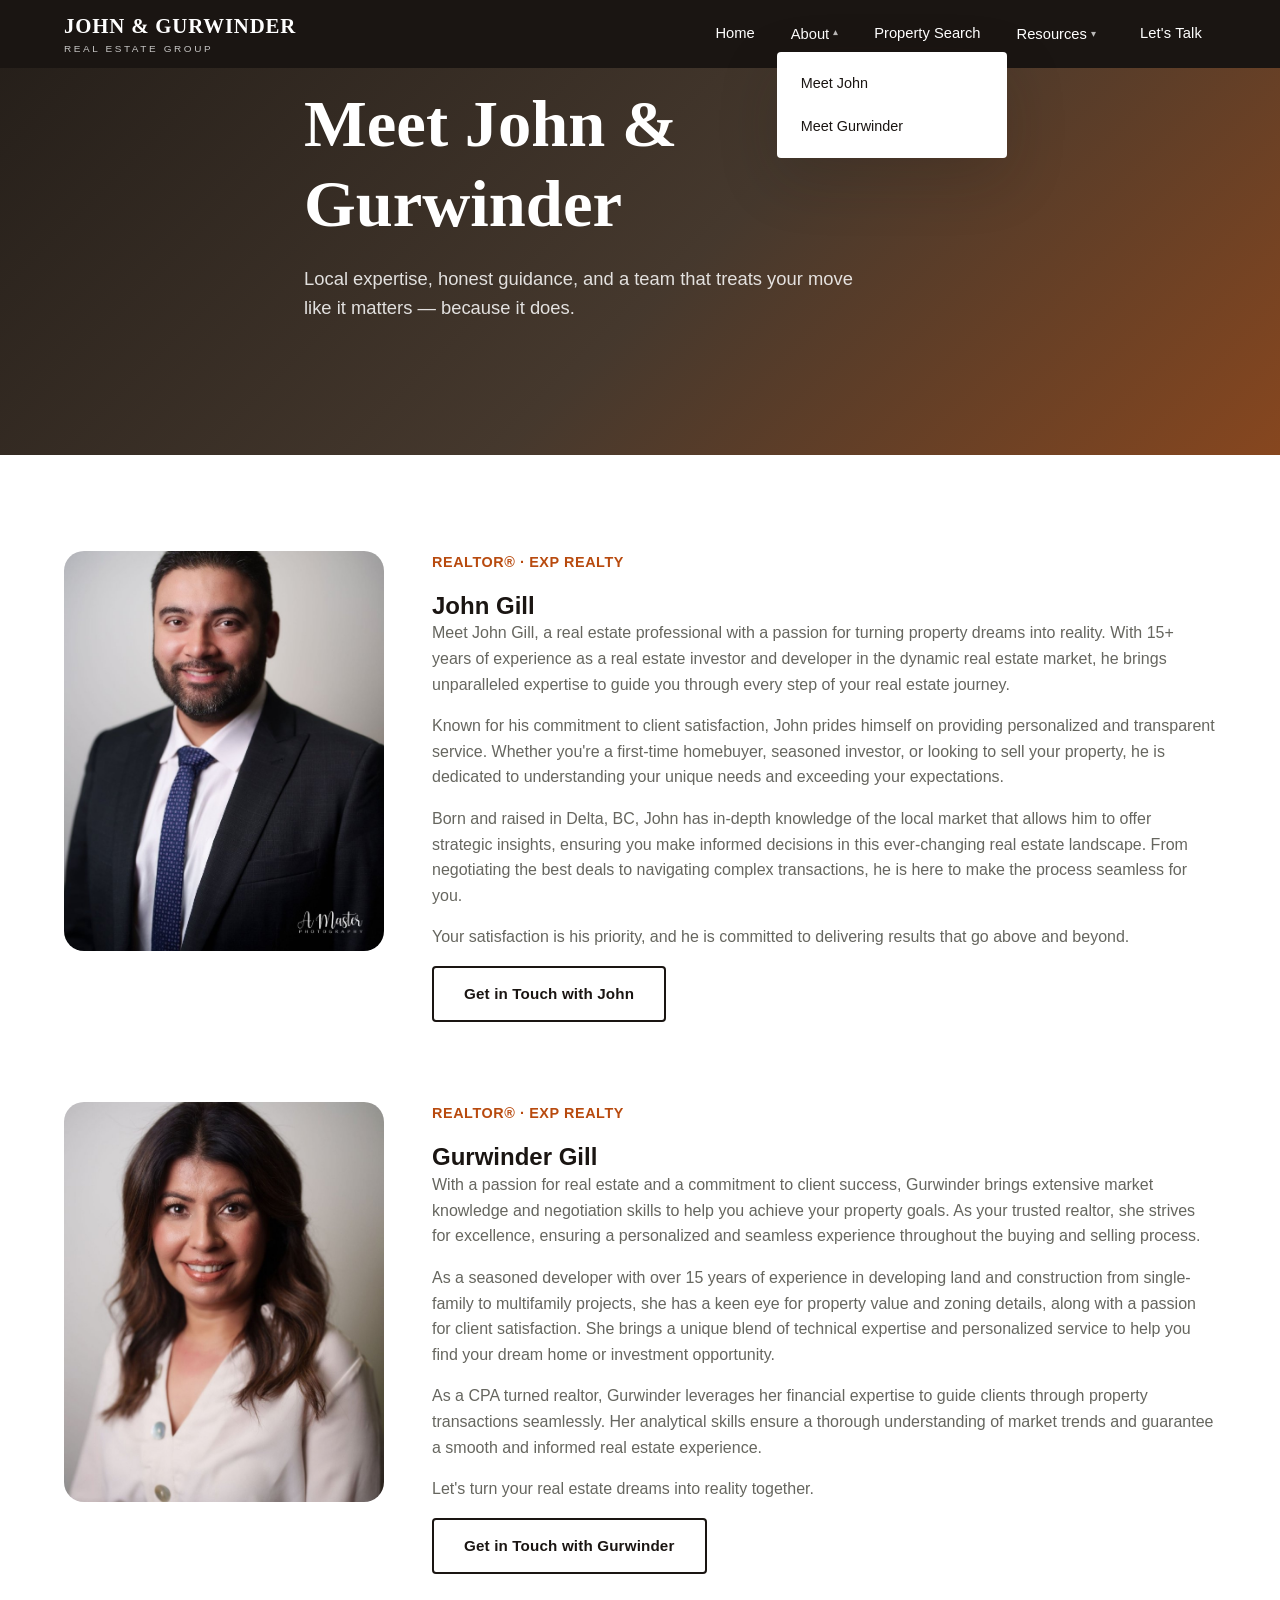
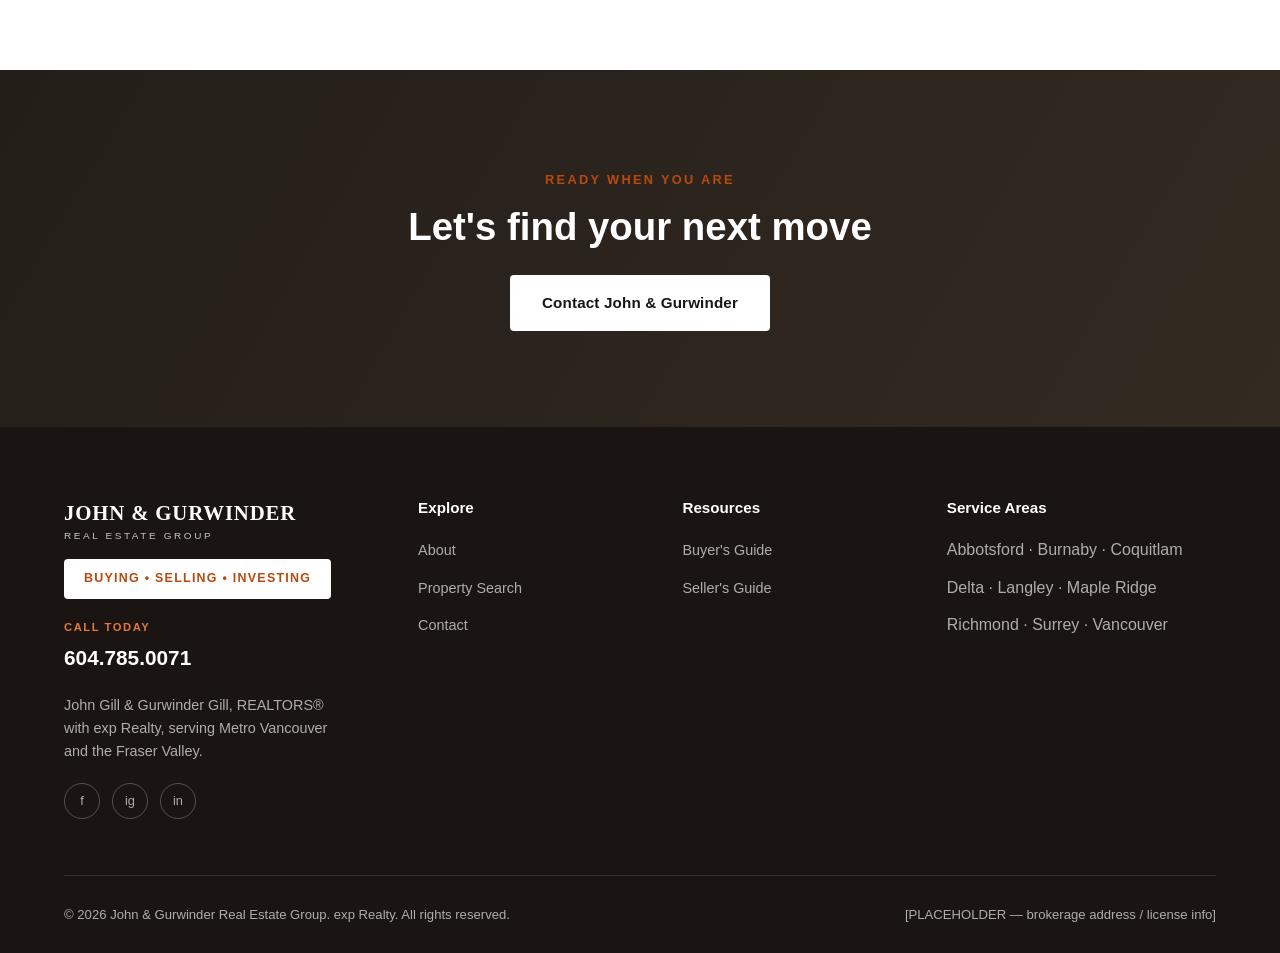
==== commit b201b49c: "Rebrand site to orange/black palette, populate buyer/seller guides, dedupe nav Reworks the color sys" ====
--- a/about.html
+++ b/about.html
@@ -32,7 +32,6 @@
             <li><a href="sellers-guide.html">Seller's Guide</a></li>
           </ul>
         </li>
-        <li><a href="contact.html">Contact</a></li>
         <li class="nav-cta"><a href="contact.html" class="btn btn-primary btn-sm">Let's Talk</a></li>
       </ul>
     </div>
@@ -92,6 +91,9 @@
       <div class="footer-grid">
         <div class="footer-brand">
           <a href="index.html" class="logo">John &amp; Gurwinder <span>Real Estate Group</span></a>
+          <div class="tagline-bar">Buying &bull; Selling &bull; Investing</div>
+          <span class="footer-phone-label">Call Today</span>
+          <a href="tel:+16047850071" class="footer-phone">604.785.0071</a>
           <p>John Gill &amp; Gurwinder Gill, REALTORS&reg; with exp Realty, serving Metro Vancouver and the Fraser Valley.</p>
           <div class="footer-socials">
             <a href="#" aria-label="Facebook">f</a>
--- a/css/style.css
+++ b/css/style.css
@@ -3,14 +3,15 @@
    ========================================================================== */
 
 :root {
-  /* Color palette — warm navy + gold, premium/modern */
-  --color-navy-900: #0f1c2e;
-  --color-navy-800: #16293f;
-  --color-navy-700: #1f3654;
-  --color-navy-600: #2c4a6e;
-  --color-gold-500: #b7924b;
-  --color-gold-400: #c9a666;
-  --color-gold-300: #ddc48f;
+  /* Color palette — exp Realty orange + black, bold/modern */
+  --color-ink-900: #1a1512;
+  --color-ink-800: #241e19;
+  --color-ink-700: #332a22;
+  --color-ink-600: #4a3c30;
+  --color-orange-600: #b84a0e;
+  --color-orange-500: #d35a12;
+  --color-orange-400: #e2793f;
+  --color-orange-300: #f0aa78;
   --color-cream-100: #faf7f2;
   --color-cream-200: #f3ede3;
   --color-neutral-100: #ffffff;
@@ -22,18 +23,19 @@
 
   --font-heading: "Poppins", "Segoe UI", -apple-system, BlinkMacSystemFont, sans-serif;
   --font-body: "Inter", "Segoe UI", -apple-system, BlinkMacSystemFont, sans-serif;
+  --font-brand: "Playfair Display", "Georgia", serif;
 
   --container-max: 1200px;
   --radius-sm: 4px;
   --radius-md: 10px;
   --radius-lg: 20px;
-  --shadow-sm: 0 2px 8px rgba(15, 28, 46, 0.08);
-  --shadow-md: 0 8px 30px rgba(15, 28, 46, 0.12);
-  --shadow-lg: 0 20px 60px rgba(15, 28, 46, 0.18);
+  --shadow-sm: 0 2px 8px rgba(26, 21, 18, 0.08);
+  --shadow-md: 0 8px 30px rgba(26, 21, 18, 0.12);
+  --shadow-lg: 0 20px 60px rgba(26, 21, 18, 0.18);
   --transition-base: 0.25s ease;
 }
 
-@import url("https://fonts.googleapis.com/css2?family=Poppins:wght@400;500;600;700;800&family=Inter:wght@400;500;600;700&display=swap");
+@import url("https://fonts.googleapis.com/css2?family=Poppins:wght@400;500;600;700;800&family=Inter:wght@400;500;600;700&family=Playfair+Display:wght@600;700;800&display=swap");
 
 * {
   box-sizing: border-box;
@@ -70,7 +72,7 @@
 h1, h2, h3, h4 {
   font-family: var(--font-heading);
   font-weight: 700;
-  color: var(--color-navy-900);
+  color: var(--color-ink-900);
   line-height: 1.2;
 }
 
@@ -98,7 +100,7 @@
   font-weight: 600;
   letter-spacing: 0.18em;
   text-transform: uppercase;
-  color: var(--color-gold-500);
+  color: var(--color-orange-600);
   margin-bottom: 14px;
 }
 
@@ -115,21 +117,6 @@
 .section-heading.light h2,
 .section-heading.light p {
   color: var(--color-neutral-100);
-}
-
-/* Placeholder marker */
-.placeholder-tag {
-  display: inline-block;
-  font-size: 0.72rem;
-  font-weight: 700;
-  letter-spacing: 0.04em;
-  text-transform: uppercase;
-  color: #a04a2c;
-  background: #fbe6da;
-  border: 1px solid #eeb896;
-  border-radius: 4px;
-  padding: 2px 8px;
-  margin-bottom: 8px;
 }
 
 /* ==========================================================================
@@ -154,33 +141,33 @@
 }
 
 .btn-primary {
-  background: var(--color-gold-500);
-  color: var(--color-neutral-100);
-  border-color: var(--color-gold-500);
+  background: var(--color-orange-500);
+  color: var(--color-neutral-100);
+  border-color: var(--color-orange-500);
 }
 
 .btn-primary:hover {
-  background: var(--color-gold-400);
-  border-color: var(--color-gold-400);
+  background: var(--color-orange-400);
+  border-color: var(--color-orange-400);
   transform: translateY(-2px);
   box-shadow: var(--shadow-md);
 }
 
 .btn-secondary {
   background: transparent;
-  color: var(--color-navy-900);
-  border-color: var(--color-navy-900);
+  color: var(--color-ink-900);
+  border-color: var(--color-ink-900);
 }
 
 .btn-secondary:hover {
-  background: var(--color-navy-900);
+  background: var(--color-ink-900);
   color: var(--color-neutral-100);
   transform: translateY(-2px);
 }
 
 .btn-light {
   background: var(--color-neutral-100);
-  color: var(--color-navy-900);
+  color: var(--color-ink-900);
   border-color: var(--color-neutral-100);
 }
 
@@ -198,7 +185,7 @@
 
 .btn-outline-light:hover {
   background: var(--color-neutral-100);
-  color: var(--color-navy-900);
+  color: var(--color-ink-900);
 }
 
 .btn-block {
@@ -226,7 +213,7 @@
 }
 
 .site-header.is-scrolled {
-  background: rgba(15, 28, 46, 0.96);
+  background: rgba(26, 21, 18, 0.96);
   box-shadow: var(--shadow-sm);
   padding: 12px 0;
   backdrop-filter: blur(8px);
@@ -234,7 +221,7 @@
 
 /* Pages without a dark hero need a solid header from the start */
 .site-header.solid {
-  background: var(--color-navy-900);
+  background: var(--color-ink-900);
   padding: 12px 0;
 }
 
@@ -246,15 +233,38 @@
 }
 
 .logo {
+  font-family: var(--font-brand);
+  font-weight: 700;
+  font-size: 1.3rem;
+  color: var(--color-neutral-100);
+  letter-spacing: 0.04em;
+  text-transform: uppercase;
+  line-height: 1.3;
+}
+
+.logo span {
+  display: block;
+  font-family: var(--font-heading);
+  font-weight: 500;
+  font-size: 0.48em;
+  letter-spacing: 0.26em;
+  color: rgba(255, 255, 255, 0.75);
+  margin-top: 4px;
+}
+
+.tagline-bar {
+  display: inline-flex;
+  align-items: center;
+  gap: 8px;
+  background: var(--color-neutral-100);
+  color: var(--color-orange-600);
   font-family: var(--font-heading);
   font-weight: 700;
-  font-size: 1.3rem;
-  color: var(--color-neutral-100);
-  letter-spacing: 0.01em;
-}
-
-.logo span {
-  color: var(--color-gold-400);
+  font-size: 0.78rem;
+  letter-spacing: 0.1em;
+  text-transform: uppercase;
+  padding: 10px 20px;
+  border-radius: var(--radius-sm);
 }
 
 .nav-menu {
@@ -319,14 +329,14 @@
   display: block;
   padding: 10px 14px;
   border-radius: var(--radius-sm);
-  color: var(--color-navy-900);
+  color: var(--color-ink-900);
   font-size: 0.9rem;
   font-weight: 500;
 }
 
 .dropdown li a:hover {
   background: var(--color-cream-200);
-  color: var(--color-gold-500);
+  color: var(--color-orange-600);
 }
 
 .nav-cta {
@@ -361,15 +371,15 @@
   display: flex;
   align-items: center;
   color: var(--color-neutral-100);
-  background: linear-gradient(180deg, rgba(15, 28, 46, 0.55) 0%, rgba(15, 28, 46, 0.75) 100%),
-    var(--color-navy-800);
+  background: linear-gradient(180deg, rgba(26, 21, 18, 0.55) 0%, rgba(26, 21, 18, 0.75) 100%),
+    var(--color-ink-800);
   overflow: hidden;
 }
 
 .hero-placeholder-img {
   position: absolute;
   inset: 0;
-  background: linear-gradient(135deg, var(--color-navy-800) 0%, var(--color-navy-600) 55%, var(--color-gold-500) 140%);
+  background: linear-gradient(135deg, var(--color-ink-800) 0%, var(--color-ink-600) 55%, var(--color-orange-500) 140%);
   opacity: 0.9;
 }
 
@@ -387,11 +397,12 @@
   font-weight: 600;
   letter-spacing: 0.2em;
   text-transform: uppercase;
-  color: var(--color-gold-300);
+  color: var(--color-orange-300);
   margin-bottom: 20px;
 }
 
 .hero h1 {
+  font-family: var(--font-brand);
   color: var(--color-neutral-100);
   font-size: clamp(2.4rem, 5.2vw, 4.2rem);
   margin-bottom: 20px;
@@ -453,16 +464,8 @@
 
 .team-photo {
   aspect-ratio: 4 / 5;
-  background: linear-gradient(135deg, var(--color-cream-200), var(--color-navy-600));
-  display: flex;
-  align-items: center;
-  justify-content: center;
-  color: rgba(15, 28, 46, 0.4);
-  font-family: var(--font-heading);
-  font-weight: 600;
-  font-size: 0.95rem;
-  text-align: center;
-  padding: 20px;
+  background: linear-gradient(135deg, var(--color-cream-200), var(--color-ink-600));
+  overflow: hidden;
 }
 
 .team-photo img {
@@ -482,7 +485,7 @@
 }
 
 .team-info .role {
-  color: var(--color-gold-500);
+  color: var(--color-orange-600);
   font-weight: 600;
   font-size: 0.88rem;
   letter-spacing: 0.04em;
@@ -496,31 +499,6 @@
   margin-bottom: 18px;
 }
 
-.team-socials {
-  display: flex;
-  justify-content: center;
-  gap: 12px;
-}
-
-.team-socials a {
-  width: 38px;
-  height: 38px;
-  border-radius: 50%;
-  border: 1px solid var(--color-neutral-400);
-  display: flex;
-  align-items: center;
-  justify-content: center;
-  font-size: 0.85rem;
-  color: var(--color-navy-900);
-  transition: all var(--transition-base);
-}
-
-.team-socials a:hover {
-  background: var(--color-navy-900);
-  color: var(--color-neutral-100);
-  border-color: var(--color-navy-900);
-}
-
 /* ==========================================================================
    Neighborhoods / city grid
    ========================================================================== */
@@ -536,7 +514,7 @@
   aspect-ratio: 1 / 1;
   border-radius: var(--radius-md);
   overflow: hidden;
-  background: linear-gradient(160deg, var(--color-navy-700), var(--color-navy-900));
+  background: linear-gradient(160deg, var(--color-ink-700), var(--color-ink-900));
   display: flex;
   align-items: flex-end;
   padding: 20px;
@@ -551,7 +529,7 @@
   content: "";
   position: absolute;
   inset: 0;
-  background: linear-gradient(180deg, rgba(15, 28, 46, 0) 40%, rgba(15, 28, 46, 0.85) 100%);
+  background: linear-gradient(180deg, rgba(26, 21, 18, 0) 40%, rgba(26, 21, 18, 0.85) 100%);
 }
 
 .city-tile::after {
@@ -588,143 +566,11 @@
 }
 
 /* ==========================================================================
-   Listings grid
-   ========================================================================== */
-
-.listings-grid {
-  display: grid;
-  grid-template-columns: repeat(3, 1fr);
-  gap: 32px;
-}
-
-.listing-card {
-  background: var(--color-neutral-100);
-  border-radius: var(--radius-md);
-  overflow: hidden;
-  box-shadow: var(--shadow-sm);
-  transition: all var(--transition-base);
-  border: 1px solid var(--color-neutral-200);
-}
-
-.listing-card:hover {
-  box-shadow: var(--shadow-md);
-  transform: translateY(-4px);
-}
-
-.listing-photo {
-  aspect-ratio: 4 / 3;
-  background: linear-gradient(135deg, var(--color-cream-200), var(--color-neutral-400));
-  display: flex;
-  align-items: center;
-  justify-content: center;
-  color: rgba(15, 28, 46, 0.45);
-  font-size: 0.85rem;
-  font-family: var(--font-heading);
-  font-weight: 600;
-  position: relative;
-}
-
-.listing-status {
-  position: absolute;
-  top: 14px;
-  left: 14px;
-  background: var(--color-gold-500);
-  color: var(--color-neutral-100);
-  font-size: 0.7rem;
-  font-weight: 700;
-  letter-spacing: 0.04em;
-  text-transform: uppercase;
-  padding: 5px 12px;
-  border-radius: 20px;
-}
-
-.listing-body {
-  padding: 22px 24px 26px;
-}
-
-.listing-price {
-  font-family: var(--font-heading);
-  font-size: 1.4rem;
-  font-weight: 700;
-  color: var(--color-navy-900);
-  margin-bottom: 6px;
-}
-
-.listing-address {
-  color: var(--color-neutral-600);
-  font-size: 0.92rem;
-  margin-bottom: 14px;
-}
-
-.listing-meta {
-  display: flex;
-  gap: 16px;
-  font-size: 0.85rem;
-  color: var(--color-neutral-600);
-  margin-bottom: 20px;
-  padding-bottom: 20px;
-  border-bottom: 1px solid var(--color-neutral-200);
-}
-
-.listing-meta strong {
-  color: var(--color-navy-900);
-}
-
-/* ==========================================================================
-   Testimonials
-   ========================================================================== */
-
-.testimonial-section {
-  background: var(--color-navy-900);
-  color: var(--color-neutral-100);
-}
-
-.testimonial-grid {
-  display: grid;
-  grid-template-columns: repeat(3, 1fr);
-  gap: 28px;
-}
-
-.testimonial-card {
-  background: rgba(255, 255, 255, 0.06);
-  border: 1px solid rgba(255, 255, 255, 0.12);
-  border-radius: var(--radius-md);
-  padding: 32px 28px;
-}
-
-.testimonial-stars {
-  color: var(--color-gold-400);
-  letter-spacing: 3px;
-  margin-bottom: 16px;
-  font-size: 0.95rem;
-}
-
-.testimonial-quote {
-  font-size: 0.98rem;
-  color: rgba(255, 255, 255, 0.85);
-  margin-bottom: 22px;
-}
-
-.testimonial-author {
-  font-family: var(--font-heading);
-  font-weight: 600;
-  font-size: 0.92rem;
-}
-
-.testimonial-author span {
-  display: block;
-  font-weight: 400;
-  font-size: 0.8rem;
-  color: rgba(255, 255, 255, 0.55);
-  margin-top: 2px;
-}
-
-/* ==========================================================================
    CTA band
    ========================================================================== */
 
 .cta-band {
-  background: linear-gradient(120deg, var(--color-navy-800), var(--color-navy-700));
+  background: linear-gradient(120deg, var(--color-ink-800), var(--color-ink-700));
   color: var(--color-neutral-100);
 }
 
@@ -796,7 +642,7 @@
 }
 
 .form-input:focus {
-  outline: 2px solid var(--color-gold-500);
+  outline: 2px solid var(--color-orange-500);
   outline-offset: 1px;
 }
 
@@ -838,7 +684,7 @@
   content: "\2713";
   position: absolute;
   left: 0;
-  color: var(--color-gold-500);
+  color: var(--color-orange-600);
   font-weight: 700;
 }
 
@@ -857,15 +703,7 @@
 .bio-photo {
   aspect-ratio: 4 / 5;
   border-radius: var(--radius-lg);
-  background: linear-gradient(135deg, var(--color-cream-200), var(--color-navy-600));
-  display: flex;
-  align-items: center;
-  justify-content: center;
-  color: rgba(15, 28, 46, 0.4);
-  font-family: var(--font-heading);
-  font-weight: 600;
-  text-align: center;
-  padding: 20px;
+  background: linear-gradient(135deg, var(--color-cream-200), var(--color-ink-600));
   overflow: hidden;
 }
 
@@ -879,8 +717,13 @@
   margin-top: 0;
 }
 
+.bio-text p {
+  color: var(--color-neutral-600);
+  margin-bottom: 16px;
+}
+
 .bio-text .role {
-  color: var(--color-gold-500);
+  color: var(--color-orange-600);
   font-weight: 600;
   font-size: 0.9rem;
   letter-spacing: 0.04em;
@@ -917,7 +760,7 @@
   font-family: var(--font-heading);
   font-size: 0.85rem;
   font-weight: 600;
-  color: var(--color-navy-900);
+  color: var(--color-ink-900);
 }
 
 .form-group input,
@@ -940,7 +783,7 @@
 .form-group input:focus,
 .form-group select:focus,
 .form-group textarea:focus {
-  outline: 2px solid var(--color-gold-500);
+  outline: 2px solid var(--color-orange-500);
   outline-offset: 1px;
 }
 
@@ -952,7 +795,7 @@
 
 /* IDX callout box */
 .idx-callout {
-  background: var(--color-navy-900);
+  background: var(--color-ink-900);
   color: var(--color-neutral-100);
   border-radius: var(--radius-lg);
   padding: 48px;
@@ -978,61 +821,12 @@
   flex-wrap: wrap;
 }
 
-/* Mortgage calculator */
-.calc-wrap {
-  display: grid;
-  grid-template-columns: 1fr 1fr;
-  gap: 48px;
-  align-items: start;
-}
-
-.calc-results {
-  background: var(--color-navy-900);
-  color: var(--color-neutral-100);
-  border-radius: var(--radius-lg);
-  padding: 40px;
-  position: sticky;
-  top: 120px;
-}
-
-.calc-results h3 {
-  color: var(--color-neutral-100);
-  font-size: 1.1rem;
-  margin-bottom: 24px;
-}
-
-.calc-result-figure {
-  font-family: var(--font-heading);
-  font-size: 2.6rem;
-  font-weight: 700;
-  color: var(--color-gold-400);
-  margin-bottom: 4px;
-}
-
-.calc-result-label {
-  font-size: 0.85rem;
-  color: rgba(255, 255, 255, 0.6);
-  margin-bottom: 28px;
-}
-
-.calc-breakdown {
-  display: flex;
-  justify-content: space-between;
-  padding: 12px 0;
-  border-bottom: 1px solid rgba(255, 255, 255, 0.12);
-  font-size: 0.9rem;
-}
-
-.calc-breakdown:last-child {
-  border-bottom: none;
-}
-
 /* ==========================================================================
    Footer
    ========================================================================== */
 
 .site-footer {
-  background: var(--color-navy-900);
+  background: var(--color-ink-900);
   color: rgba(255, 255, 255, 0.65);
   padding: 72px 0 28px;
 }
@@ -1049,6 +843,35 @@
   display: inline-block;
 }
 
+.footer-brand .tagline-bar {
+  margin-bottom: 20px;
+}
+
+.footer-phone-label {
+  display: block;
+  font-family: var(--font-heading);
+  font-weight: 700;
+  font-size: 0.7rem;
+  letter-spacing: 0.14em;
+  text-transform: uppercase;
+  color: var(--color-orange-400);
+  margin-bottom: 4px;
+}
+
+.footer-phone {
+  display: inline-block;
+  font-family: var(--font-heading);
+  font-weight: 700;
+  font-size: 1.3rem;
+  color: var(--color-neutral-100);
+  margin-bottom: 20px;
+  transition: color var(--transition-base);
+}
+
+.footer-phone:hover {
+  color: var(--color-orange-400);
+}
+
 .footer-brand p {
   font-size: 0.9rem;
   max-width: 280px;
@@ -1073,9 +896,9 @@
 }
 
 .footer-socials a:hover {
-  background: var(--color-gold-500);
-  border-color: var(--color-gold-500);
-  color: var(--color-navy-900);
+  background: var(--color-orange-500);
+  border-color: var(--color-orange-500);
+  color: var(--color-ink-900);
 }
 
 .footer-col h4 {
@@ -1094,7 +917,7 @@
 }
 
 .footer-col ul li a:hover {
-  color: var(--color-gold-400);
+  color: var(--color-orange-400);
 }
 
 .footer-bottom {
@@ -1114,8 +937,6 @@
 
 @media (max-width: 1024px) {
   .team-grid,
-  .listings-grid,
-  .testimonial-grid,
   .cta-grid {
     grid-template-columns: repeat(2, 1fr);
   }
@@ -1126,14 +947,6 @@
 
   .footer-grid {
     grid-template-columns: 1fr 1fr;
-  }
-
-  .calc-wrap {
-    grid-template-columns: 1fr;
-  }
-
-  .calc-results {
-    position: static;
   }
 
   .bio-block {
@@ -1148,7 +961,7 @@
     inset: 0 0 0 auto;
     width: min(340px, 85vw);
     height: 100vh;
-    background: var(--color-navy-900);
+    background: var(--color-ink-900);
     flex-direction: column;
     align-items: flex-start;
     padding: 100px 28px 40px;
@@ -1193,7 +1006,7 @@
 
   .dropdown li a:hover {
     background: rgba(255, 255, 255, 0.08);
-    color: var(--color-gold-400);
+    color: var(--color-orange-400);
   }
 
   .nav-cta {
@@ -1213,8 +1026,6 @@
   }
 
   .team-grid,
-  .listings-grid,
-  .testimonial-grid,
   .cta-grid {
     grid-template-columns: 1fr;
   }
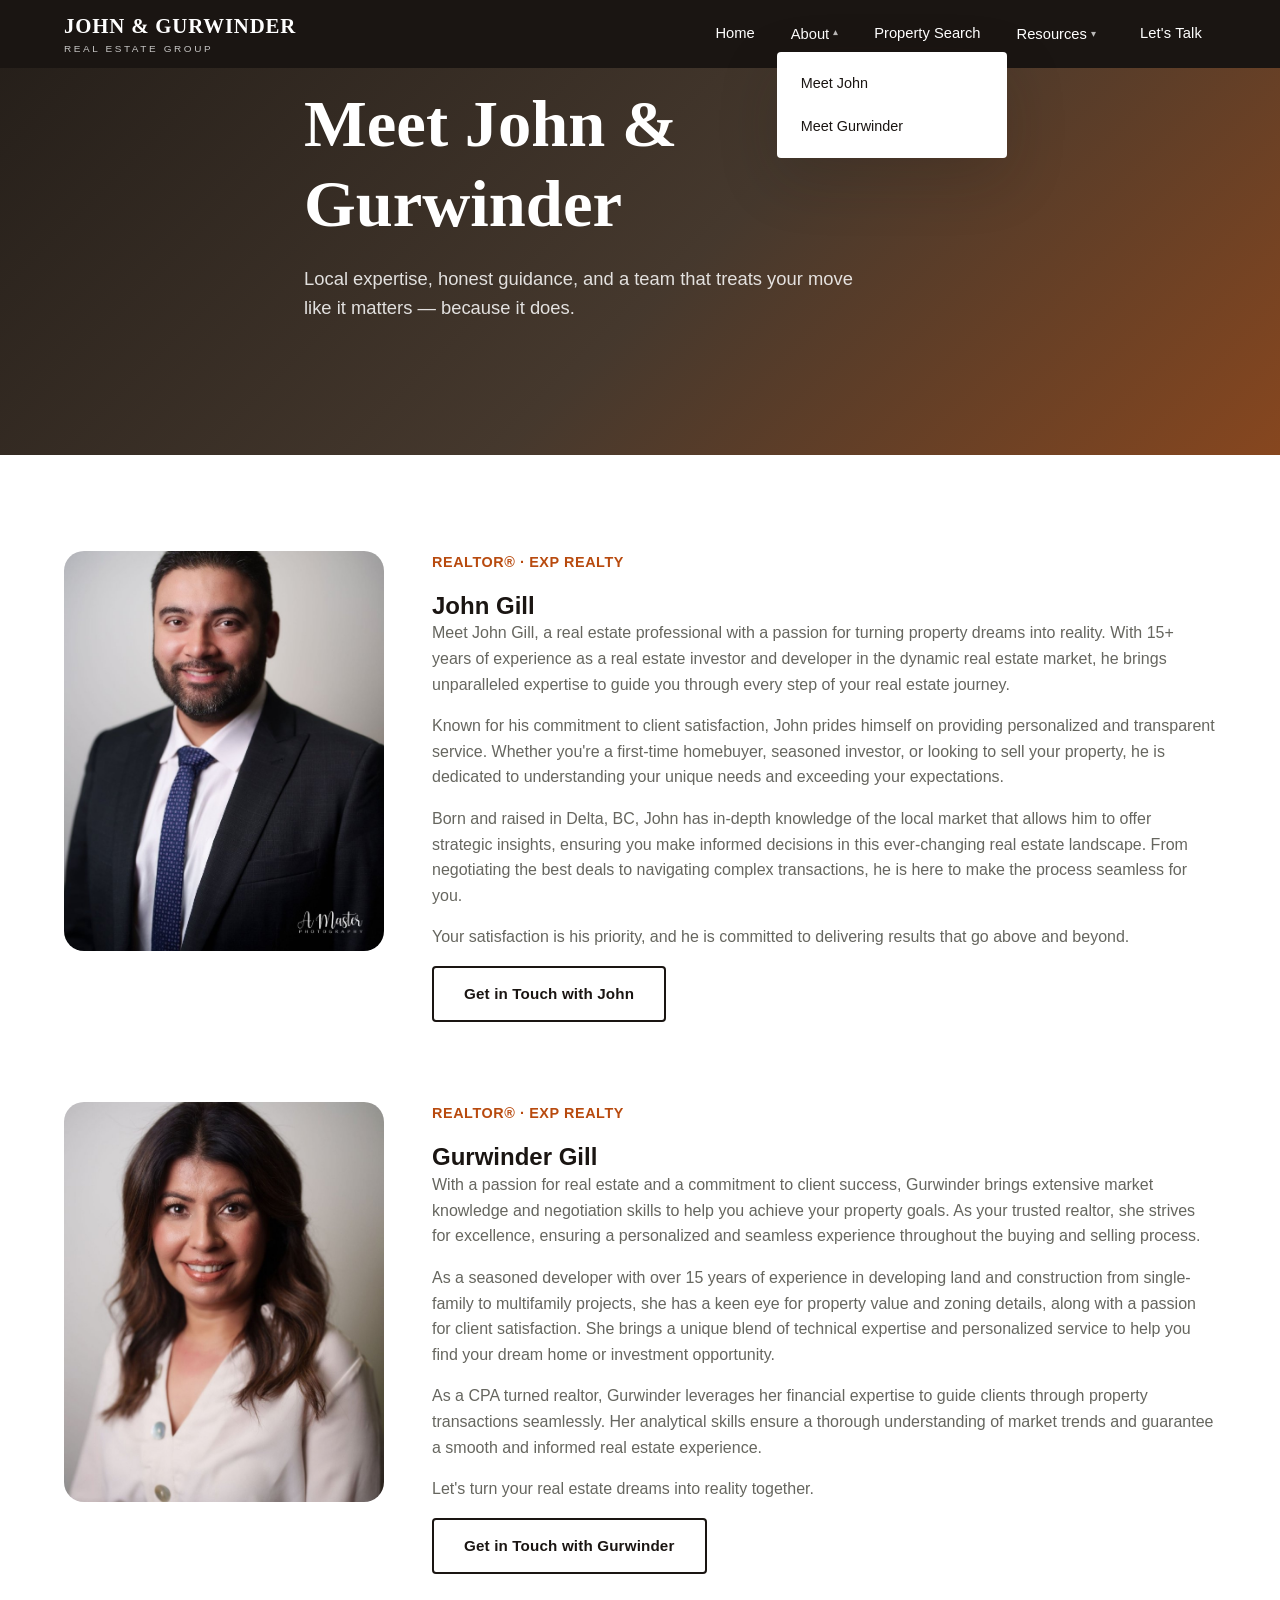
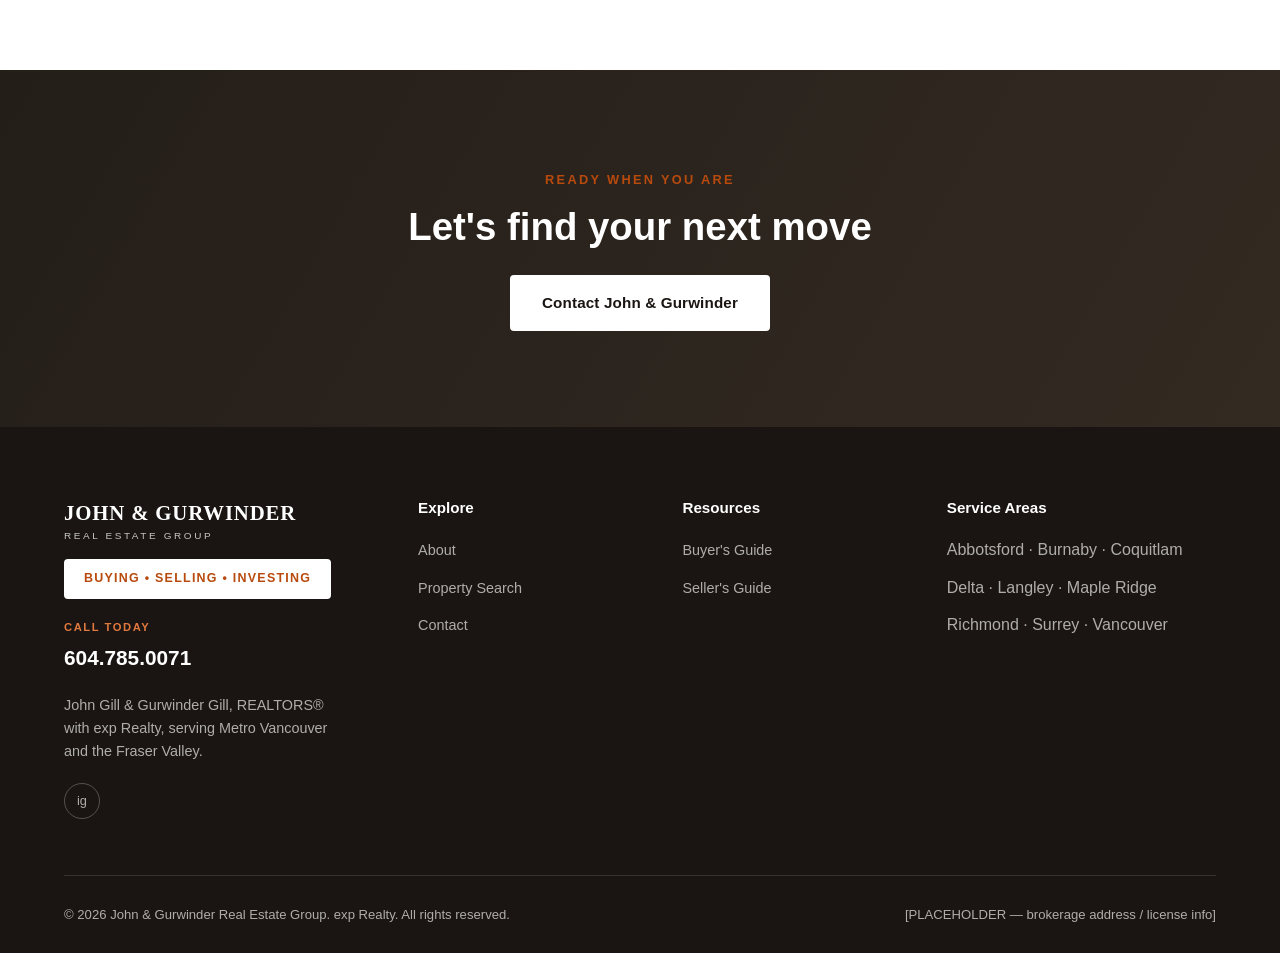
==== commit d33cf464: "Add neighborhood photos, trim footer to one real Instagram link Wires a real property photo into eac" ====
--- a/about.html
+++ b/about.html
@@ -96,9 +96,7 @@
           <a href="tel:+16047850071" class="footer-phone">604.785.0071</a>
           <p>John Gill &amp; Gurwinder Gill, REALTORS&reg; with exp Realty, serving Metro Vancouver and the Fraser Valley.</p>
           <div class="footer-socials">
-            <a href="#" aria-label="Facebook">f</a>
-            <a href="#" aria-label="Instagram">ig</a>
-            <a href="#" aria-label="LinkedIn">in</a>
+            <a href="https://www.instagram.com/johngurwinder?igsi=d2JqZTdqY3VxNjhq" aria-label="Instagram" target="_blank" rel="noopener">ig</a>
           </div>
         </div>
         <div class="footer-col">
--- a/css/style.css
+++ b/css/style.css
@@ -514,7 +514,9 @@
   aspect-ratio: 1 / 1;
   border-radius: var(--radius-md);
   overflow: hidden;
-  background: linear-gradient(160deg, var(--color-ink-700), var(--color-ink-900));
+  background-color: var(--color-ink-800);
+  background-size: cover;
+  background-position: center;
   display: flex;
   align-items: flex-end;
   padding: 20px;
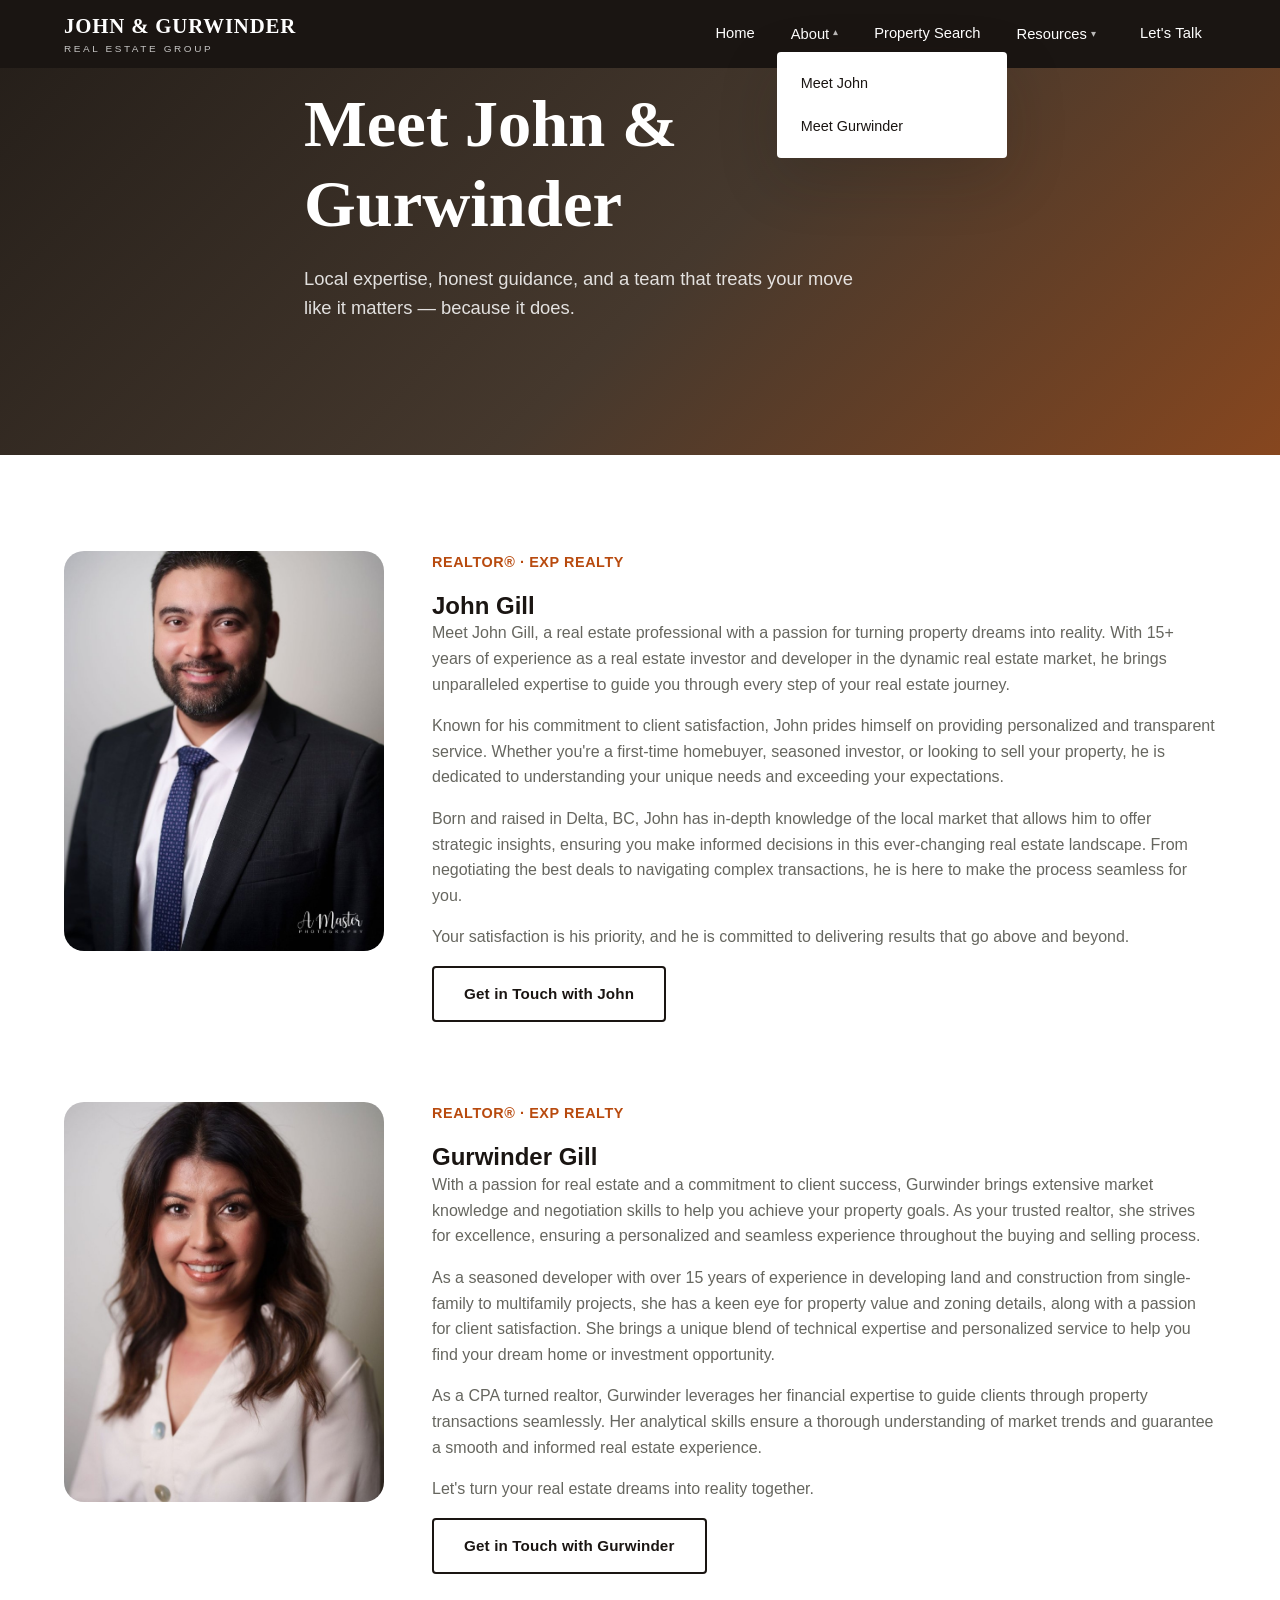
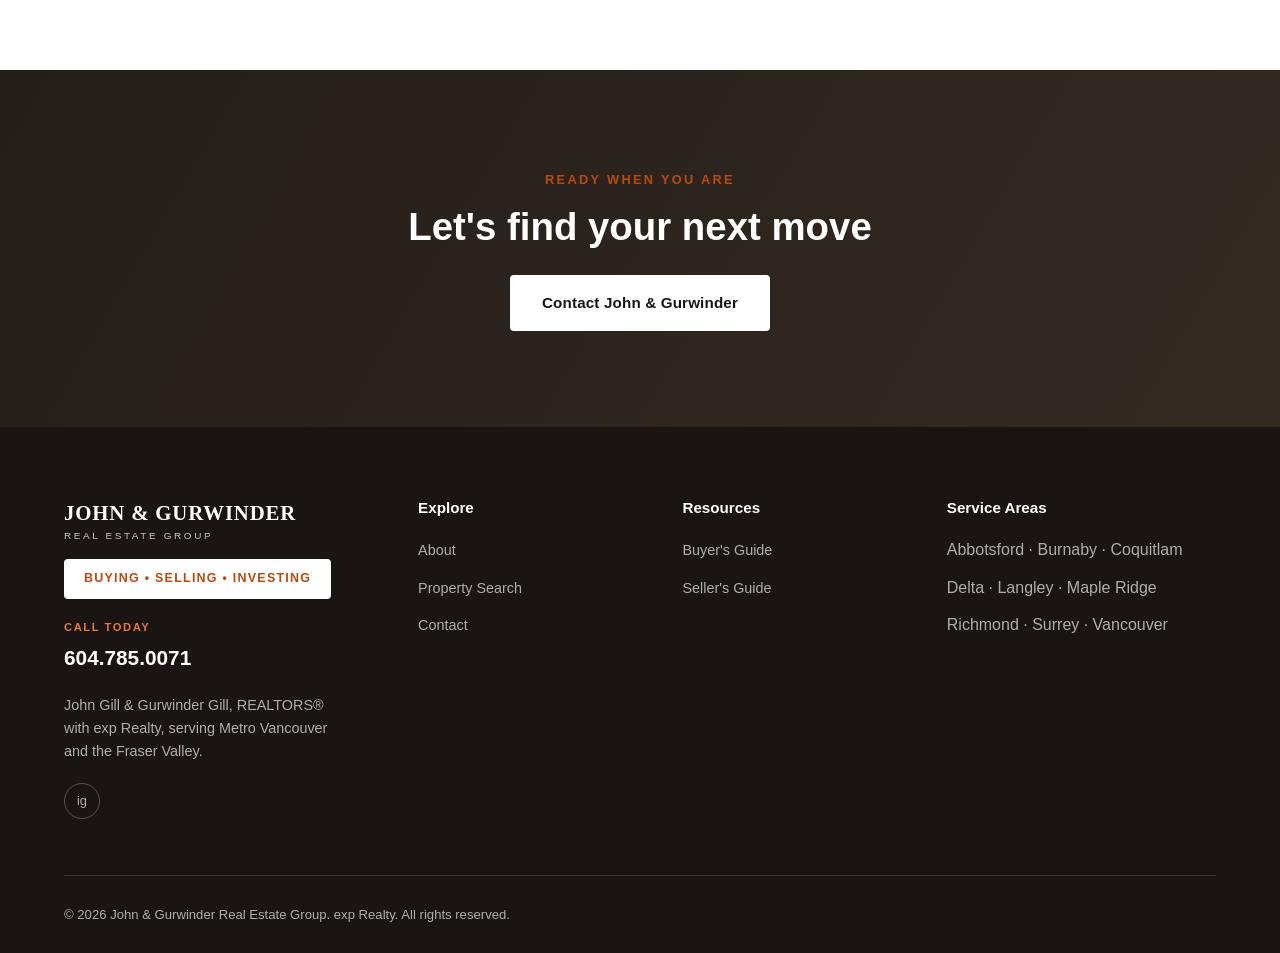
==== commit 51d430a6: "Remove brokerage address/license placeholder from footer Co-Authored-By: Claude Sonnet 5 <noreply@an" ====
--- a/about.html
+++ b/about.html
@@ -125,7 +125,6 @@
       </div>
       <div class="footer-bottom">
         <span>&copy; <span id="current-year"></span> John &amp; Gurwinder Real Estate Group. exp Realty. All rights reserved.</span>
-        <span>[PLACEHOLDER — brokerage address / license info]</span>
       </div>
     </div>
   </footer>
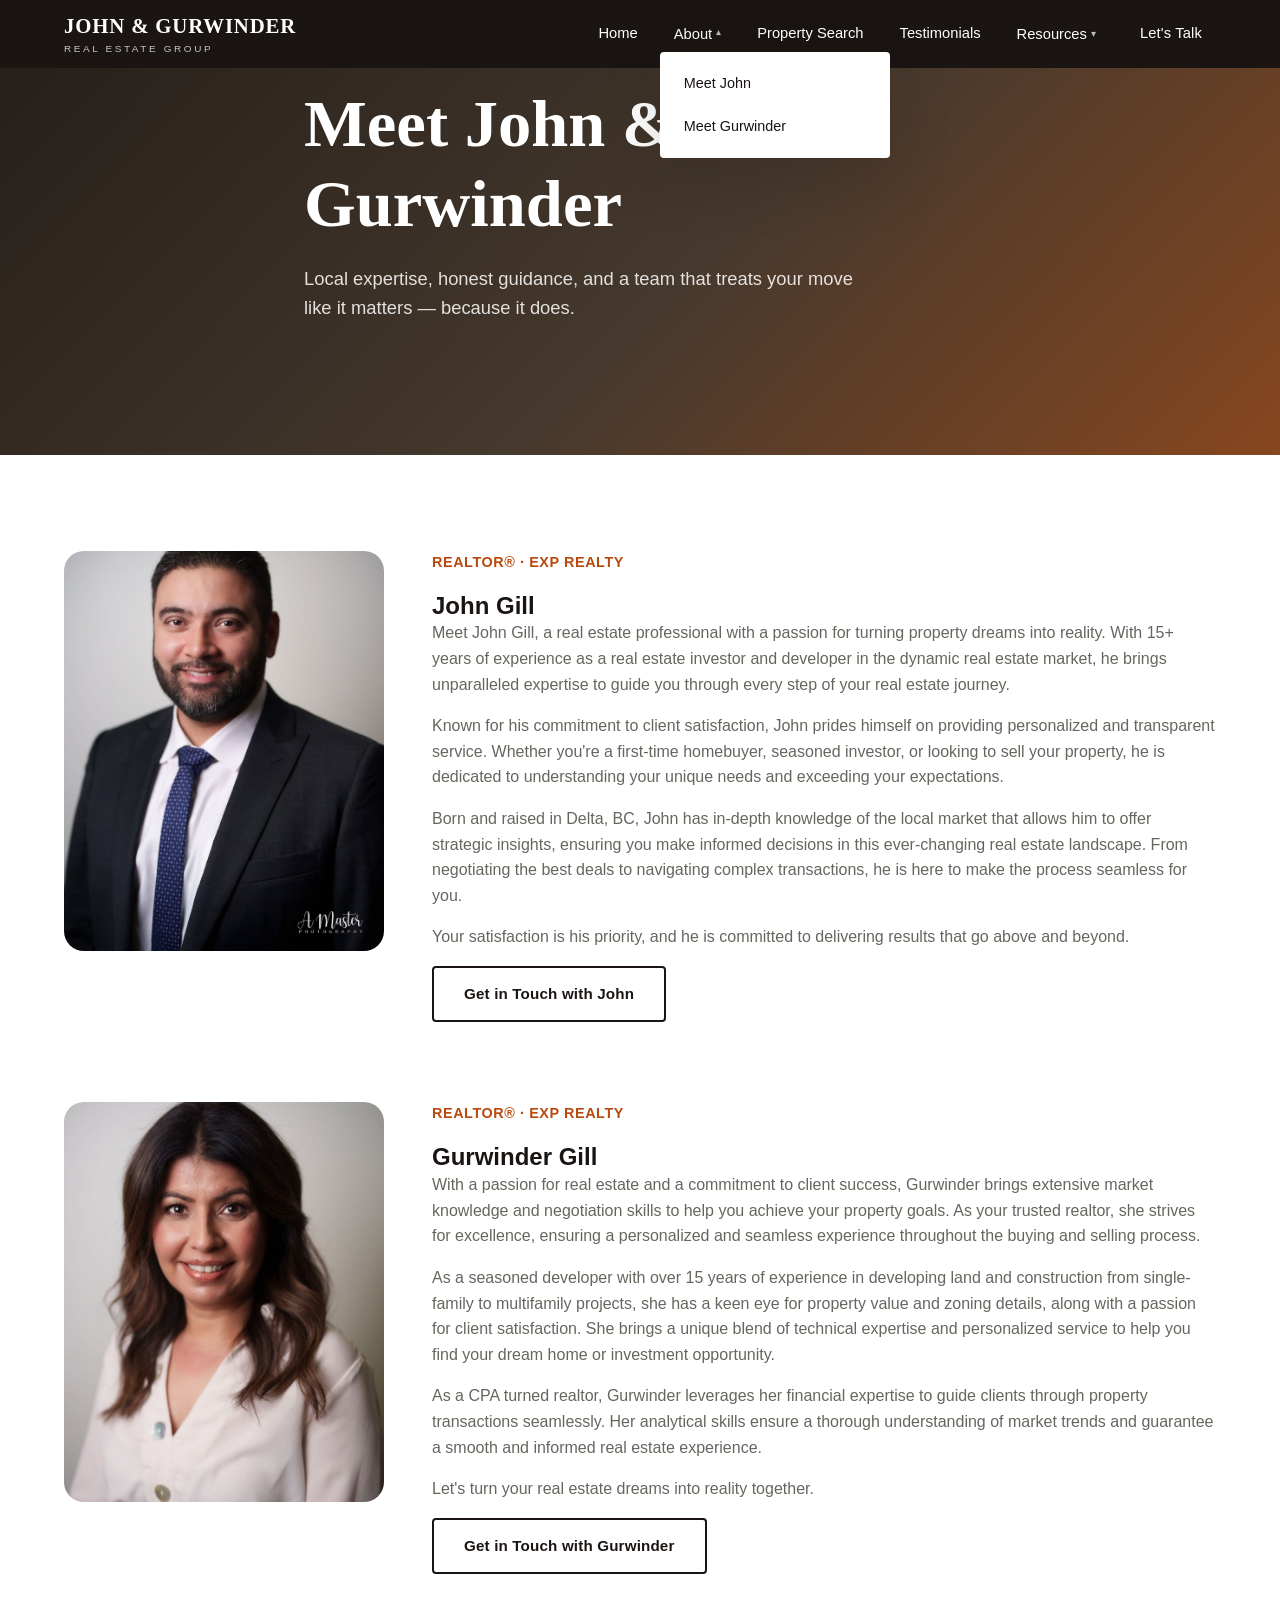
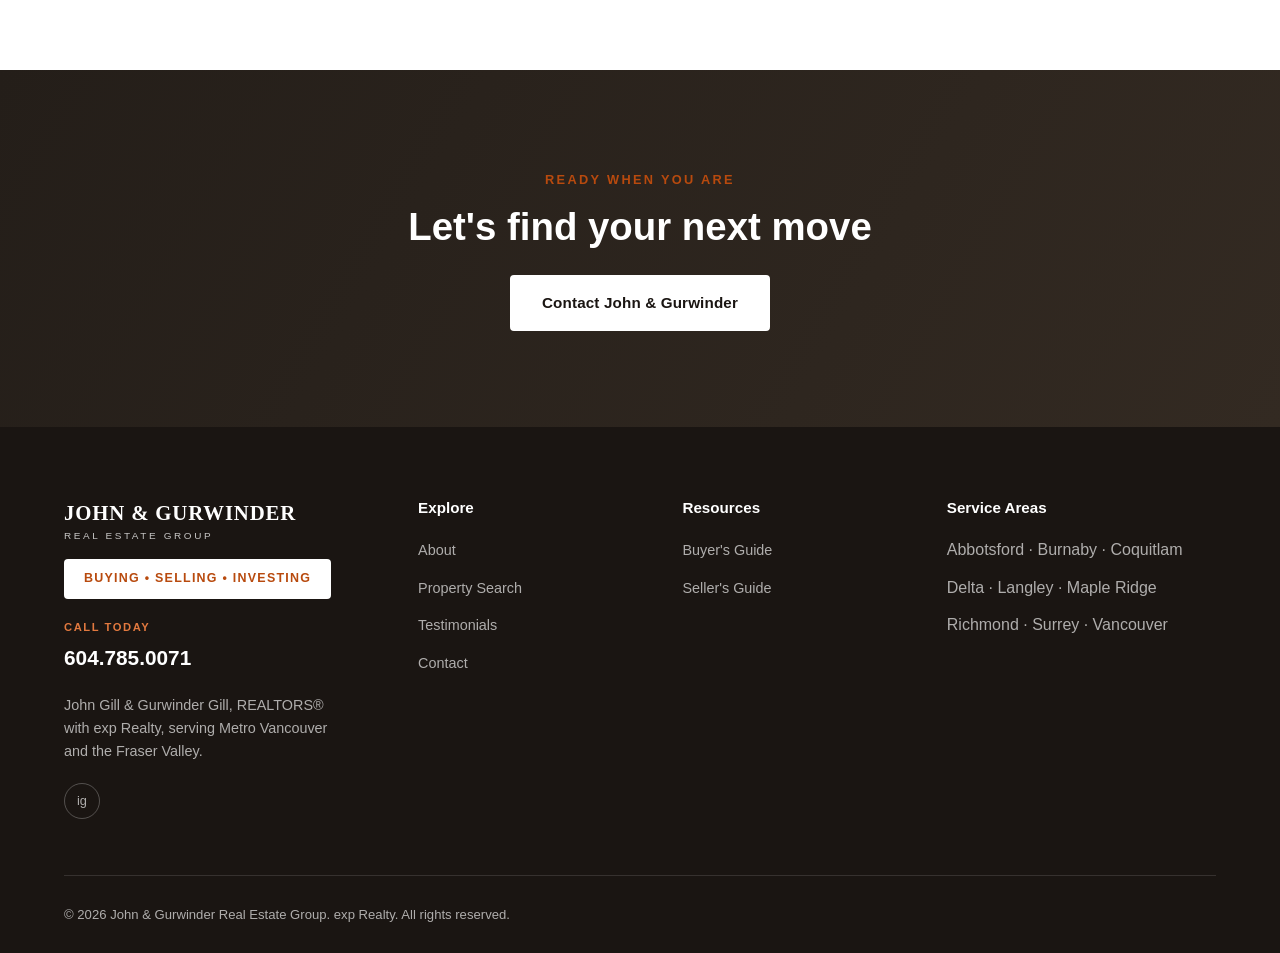
==== commit 45af8d85: "Add testimonials page with client review cards and nav links Adds a new testimonials page styled to " ====
--- a/about.html
+++ b/about.html
@@ -25,6 +25,7 @@
           </ul>
         </li>
         <li><a href="#" data-idx-search-all>Property Search</a></li>
+        <li><a href="testimonials.html">Testimonials</a></li>
         <li class="has-dropdown">
           <button aria-haspopup="true">Resources <span class="caret">&#9662;</span></button>
           <ul class="dropdown">
@@ -104,6 +105,7 @@
           <ul>
             <li><a href="about.html">About</a></li>
             <li><a href="#" data-idx-search-all>Property Search</a></li>
+            <li><a href="testimonials.html">Testimonials</a></li>
             <li><a href="contact.html">Contact</a></li>
           </ul>
         </div>
--- a/css/style.css
+++ b/css/style.css
@@ -603,6 +603,116 @@
 }
 
 /* ==========================================================================
+   Testimonials
+   ========================================================================== */
+
+.testimonial-grid {
+  display: grid;
+  grid-template-columns: repeat(3, 1fr);
+  gap: 28px;
+}
+
+.testimonial-card {
+  background: var(--color-neutral-100);
+  border: 1px solid var(--color-cream-200);
+  border-radius: var(--radius-lg);
+  padding: 34px 30px;
+  box-shadow: var(--shadow-sm);
+  transition: transform var(--transition-base), box-shadow var(--transition-base);
+  display: flex;
+  flex-direction: column;
+}
+
+.testimonial-card:hover {
+  transform: translateY(-6px);
+  box-shadow: var(--shadow-md);
+}
+
+.testimonial-stars {
+  color: var(--color-orange-500);
+  font-size: 1rem;
+  letter-spacing: 2px;
+  margin-bottom: 16px;
+}
+
+.testimonial-quote {
+  color: var(--color-neutral-800);
+  font-size: 1rem;
+  line-height: 1.7;
+  flex-grow: 1;
+  margin-bottom: 24px;
+}
+
+.testimonial-quote::before {
+  content: "\201C";
+}
+
+.testimonial-quote::after {
+  content: "\201D";
+}
+
+.testimonial-author {
+  display: flex;
+  align-items: center;
+  gap: 14px;
+  padding-top: 20px;
+  border-top: 1px solid var(--color-cream-200);
+}
+
+.testimonial-avatar {
+  width: 46px;
+  height: 46px;
+  border-radius: 50%;
+  background: linear-gradient(135deg, var(--color-orange-400), var(--color-orange-600));
+  color: var(--color-neutral-100);
+  font-family: var(--font-heading);
+  font-weight: 700;
+  font-size: 0.95rem;
+  display: flex;
+  align-items: center;
+  justify-content: center;
+  flex-shrink: 0;
+}
+
+.testimonial-author .name {
+  font-family: var(--font-heading);
+  font-weight: 600;
+  font-size: 0.95rem;
+  color: var(--color-ink-900);
+}
+
+.testimonial-author .meta {
+  font-size: 0.82rem;
+  color: var(--color-neutral-600);
+}
+
+.testimonial-summary {
+  display: flex;
+  flex-wrap: wrap;
+  justify-content: center;
+  gap: 48px;
+  text-align: center;
+  margin-top: 56px;
+  padding-top: 48px;
+  border-top: 1px solid var(--color-cream-200);
+}
+
+.testimonial-summary .stat-value {
+  display: block;
+  font-family: var(--font-heading);
+  font-weight: 800;
+  font-size: 2.2rem;
+  color: var(--color-orange-600);
+}
+
+.testimonial-summary .stat-label {
+  font-size: 0.88rem;
+  color: var(--color-neutral-600);
+  letter-spacing: 0.03em;
+  text-transform: uppercase;
+}
+
+/* ==========================================================================
    Newsletter
    ========================================================================== */
 
@@ -945,6 +1055,10 @@
 
   .city-grid {
     grid-template-columns: repeat(3, 1fr);
+  }
+
+  .testimonial-grid {
+    grid-template-columns: repeat(2, 1fr);
   }
 
   .footer-grid {
@@ -1036,6 +1150,14 @@
     grid-template-columns: repeat(2, 1fr);
   }
 
+  .testimonial-grid {
+    grid-template-columns: 1fr;
+  }
+
+  .testimonial-summary {
+    gap: 32px;
+  }
+
   .footer-grid {
     grid-template-columns: 1fr;
     gap: 32px;
